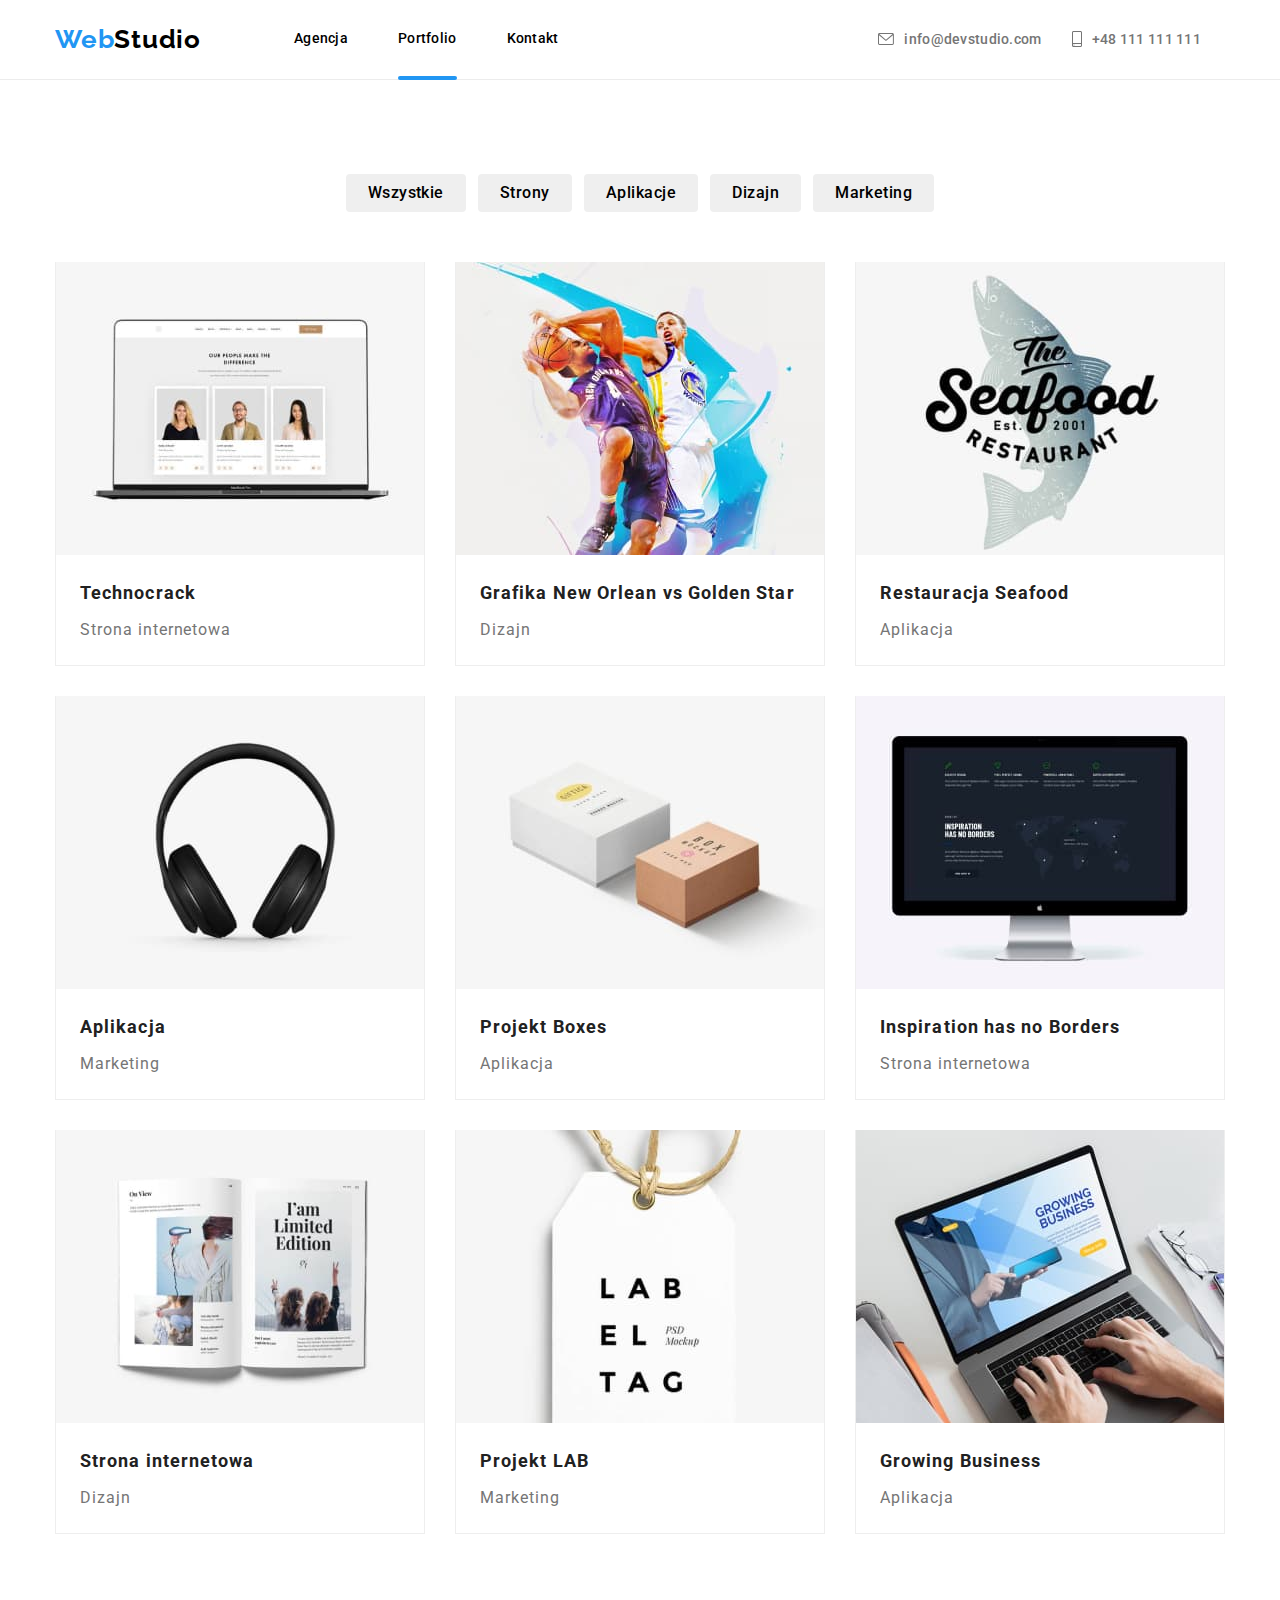
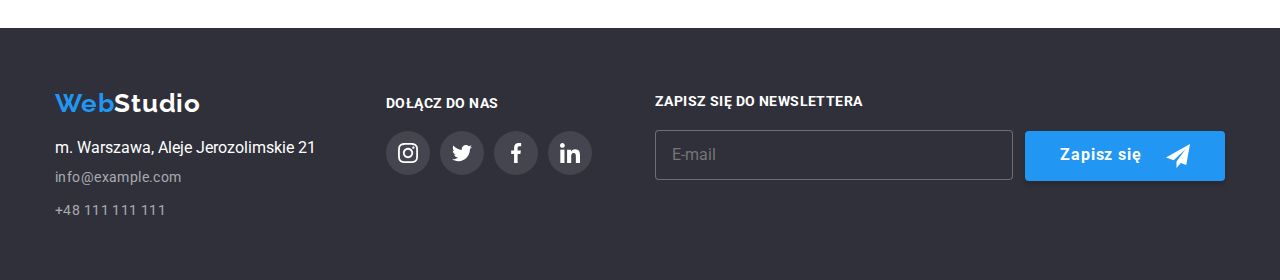
==== portfolio.html @ 9c559668 "clone" ====
<!DOCTYPE html>
<html lang="en">
  <head>
    <meta charset="UTF-8" />
    <meta http-equiv="X-UA-Compatible" content="IE=edge" />
    <meta name="viewport" content="width=device-width, initial-scale=1.0" />
    <title>Zadanie domowe</title>
    <link
      rel="stylesheet"
      href="https://cdnjs.cloudflare.com/ajax/libs/modern-normalize/1.0.0/modern-normalize.min.css"
    />
    <link rel="stylesheet" href="css/style.css" />
    <link
      href="https://fonts.googleapis.com/css2?family=Raleway:wght@700&family=Roboto:wght@400;500;700;900&display=swap"
      rel="stylesheet"
    />
  </head>
  <body class="page">
    <header class="page-header">
      <div class="container">
        <h3 class="logo page-header__logo">
          <a class="logo__link" href="index.html">
            <span class="logo--first-color">Web</span
            ><span class="logo--second-color">Studio</span>
          </a>
        </h3>
        <nav>
          <ul class="nav">
            <li class="nav__item nav__item--right">
              <a class="nav__link" href="index.html">Agencja</a>
            </li>
            <li class="nav__item nav__item--right">
              <a class="nav__link nav__link--active" href="portfolio.html"
                >Portfolio</a
              >
            </li>
            <li class="nav__item">
              <a class="nav__link" href="#">Kontakt</a>
            </li>
          </ul>
        </nav>
        <ul class="contact-list">
          <li class="contact-list__item">
            <a
              class="contact-list__link contact-list__link--right"
              href="mailto:info@devstudio.com"
            >
              <svg
                class="contact-list__icon contact-list__icon--envelope"
                width="16"
                height="12px"
              >
                <use href="./image/icons.svg#icon-envelope"></use>
              </svg>
              info@devstudio.com
            </a>
          </li>
          <li class="contact-list">
            <a class="contact-list__link" href="tel:+48111111111">
              <svg
                class="contact-list__icon contact-list__icon--smartphone"
                width="10"
                height="16"
              >
                <use href="./image/icons.svg#icon-smartphone"></use>
              </svg>
              +48 111 111 111
            </a>
          </li>
        </ul>
      </div>
    </header>
    <main>
      <section>
        <div class="container">
          <ul class="pushbutton">
            <li class="pushbutton__item style--start">
              <button class="pushbutton__button button--style" type="button">
                Wszystkie
              </button>
            </li>
            <li class="pushbutton__item style--start">
              <button class="pushbutton__button button--style" type="button">
                Strony
              </button>
            </li>
            <li class="pushbutton__item style--start">
              <button class="pushbutton__button button--style" type="button">
                Aplikacje
              </button>
            </li>
            <li class="pushbutton__item style--start">
              <button class="pushbutton__button button--style" type="button">
                Dizajn
              </button>
            </li>
            <li class="pushbutton__item">
              <button class="pushbutton__button button--style" type="button">
                Marketing
              </button>
            </li>
          </ul>
        </div>
      </section>
      <section>
        <div class="container">
          <ul class="portfolio">
            <li class="portfolio__item">
              <a class="portfolio__link" href="#">
                <img
                  src="image/technocrack.jpg"
                  alt="laptop"
                  width="370"
                  height="294"
                />
                <div class="overlay">
                  <p class="overlay__text">
                    Technocrack jest popularną platformą wykorzystywaną do
                    rozpowszechniania koronawirusa. Firmy wykorzystują tę
                    platformę do celów szpiegowskich i ataków na
                    niezabezpieczone serwery konkurencji
                  </p>
                </div>
                <div class="portfolio__description">
                  <h3 class="portfolio__title">Technocrack</h3>
                  <p class="portfolio__type">Strona internetowa</p>
                </div>
              </a>
            </li>
            <li class="portfolio__item">
              <a class="portfolio__link" href="#">
                <img
                  src="image/basketball.jpg"
                  alt="basketball"
                  width="370"
                  height="294"
                />
                <div class="overlay">
                  <p class="overlay__text">
                    Technocrack jest popularną platformą wykorzystywaną do
                    rozpowszechniania koronawirusa. Firmy wykorzystują tę
                    platformę do celów szpiegowskich i ataków na
                    niezabezpieczone serwery konkurencji
                  </p>
                </div>
                <div class="portfolio__description">
                  <h3 class="portfolio__title">
                    Grafika New Orlean vs Golden Star
                  </h3>
                  <p class="portfolio__type">Dizajn</p>
                </div>
              </a>
            </li>
            <li class="portfolio__item">
              <a class="portfolio__link" href="#">
                <img
                  src="image/seafood_restaurant.jpg"
                  alt="restaurant logo"
                  width="370"
                  height="294"
                />
                <div class="overlay">
                  <p class="overlay__text">
                    Technocrack jest popularną platformą wykorzystywaną do
                    rozpowszechniania koronawirusa. Firmy wykorzystują tę
                    platformę do celów szpiegowskich i ataków na
                    niezabezpieczone serwery konkurencji
                  </p>
                </div>
                <div class="portfolio__description">
                  <h3 class="portfolio__title">Restauracja Seafood</h3>
                  <p class="portfolio__type">Aplikacja</p>
                </div>
              </a>
            </li>
            <li class="portfolio__item">
              <a class="portfolio__link" href="#">
                <img
                  src="image/project_prime.jpg"
                  alt="headphones"
                  width="370"
                  height="294"
                />
                <div class="overlay">
                  <p class="overlay__text">
                    Technocrack jest popularną platformą wykorzystywaną do
                    rozpowszechniania koronawirusa. Firmy wykorzystują tę
                    platformę do celów szpiegowskich i ataków na
                    niezabezpieczone serwery konkurencji
                  </p>
                </div>
                <div class="portfolio__description">
                  <h3 class="portfolio__title">Aplikacja</h3>
                  <p class="portfolio__type">Marketing</p>
                </div>
              </a>
            </li>
            <li class="portfolio__item">
              <a class="portfolio__link" href="#">
                <img
                  src="image/project_boxes.jpg"
                  alt="boxes"
                  width="370"
                  height="294"
                />
                <div class="overlay">
                  <p class="overlay__text">
                    Technocrack jest popularną platformą wykorzystywaną do
                    rozpowszechniania koronawirusa. Firmy wykorzystują tę
                    platformę do celów szpiegowskich i ataków na
                    niezabezpieczone serwery konkurencji
                  </p>
                </div>
                <div class="portfolio__description">
                  <h3 class="portfolio__title">Projekt Boxes</h3>
                  <p class="portfolio__type">Aplikacja</p>
                </div>
              </a>
            </li>
            <li class="portfolio__item">
              <a class="portfolio__link" href="#">
                <img
                  src="image/inspirations.jpg"
                  alt="screen"
                  width="370"
                  height="294"
                />
                <div class="overlay">
                  <p class="overlay__text">
                    Technocrack jest popularną platformą wykorzystywaną do
                    rozpowszechniania koronawirusa. Firmy wykorzystują tę
                    platformę do celów szpiegowskich i ataków na
                    niezabezpieczone serwery konkurencji
                  </p>
                </div>
                <div class="portfolio__description">
                  <h3 class="portfolio__title">Inspiration has no Borders</h3>
                  <p class="portfolio__type">Strona internetowa</p>
                </div>
              </a>
            </li>
            <li class="portfolio__item">
              <a class="portfolio__link" href="#">
                <img
                  src="image/magazine.jpg"
                  alt="magazine"
                  width="370"
                  height="294"
                />
                <div class="overlay">
                  <p class="overlay__text">
                    Technocrack jest popularną platformą wykorzystywaną do
                    rozpowszechniania koronawirusa. Firmy wykorzystują tę
                    platformę do celów szpiegowskich i ataków na
                    niezabezpieczone serwery konkurencji
                  </p>
                </div>
                <div class="portfolio__description">
                  <h3 class="portfolio__title">Strona internetowa</h3>
                  <p class="portfolio__type">Dizajn</p>
                </div>
              </a>
            </li>
            <li class="portfolio__item">
              <a class="portfolio__link" href="#">
                <img
                  src="image/project_lab.jpg"
                  alt="label"
                  width="370"
                  height="294"
                />
                <div class="overlay">
                  <p class="overlay__text">
                    Technocrack jest popularną platformą wykorzystywaną do
                    rozpowszechniania koronawirusa. Firmy wykorzystują tę
                    platformę do celów szpiegowskich i ataków na
                    niezabezpieczone serwery konkurencji
                  </p>
                </div>
                <div class="portfolio__description">
                  <h3 class="portfolio__title">Projekt LAB</h3>
                  <p class="portfolio__type">Marketing</p>
                </div>
              </a>
            </li>
            <li class="portfolio__item">
              <a class="portfolio__link" href="#">
                <img
                  src="image/growing_business.jpg"
                  alt="growing business"
                  width="370"
                  height="294"
                />
                <div class="overlay">
                  <p class="overlay__text">
                    Technocrack jest popularną platformą wykorzystywaną do
                    rozpowszechniania koronawirusa. Firmy wykorzystują tę
                    platformę do celów szpiegowskich i ataków na
                    niezabezpieczone serwery konkurencji
                  </p>
                </div>
                <div class="portfolio__description">
                  <h3 class="portfolio__title">Growing Business</h3>
                  <p class="portfolio__type">Aplikacja</p>
                </div>
              </a>
            </li>
          </ul>
        </div>
      </section>
    </main>
    <footer class="footer-page">
      <div class="container flexible">
        <div class="contact">
          <h3 class="logo contact__logo">
            <span class="logo--first-color">Web</span
            ><span class="logo--another-color">Studio</span>
          </h3>
          <address class="contact__address">
            m. Warszawa, Aleje Jerozolimskie 21
          </address>
          <ul class="contact-footer">
            <li class="contact-footer__item">
              <a class="contact-footer__link" href="mailto:info@example.com"
                >info@example.com
              </a>
            </li>
            <li class="contact-footer__item">
              <a class="contact-footer__link" href="tel:+48111111111"
                >+48 111 111 111
              </a>
            </li>
          </ul>
        </div>
        <div class="join">
          <h3 class="join__title">Dołącz do nas</h3>
          <ul class="join-social">
            <li>
              <a class="join-social__link" href="#">
                <svg class="join-social__icon">
                  <use href="./image/icons.svg#icon-instagram"></use>
                </svg>
              </a>
            </li>
            <li>
              <a class="join-social__link" href="#">
                <svg class="join-social__icon">
                  <use href="./image/icons.svg#icon-twitter"></use>
                </svg>
              </a>
            </li>
            <li>
              <a class="join-social__link" href="#">
                <svg class="join-social__icon">
                  <use href="./image/icons.svg#icon-facebook"></use>
                </svg>
              </a>
            </li>
            <li>
              <a class="join-social__link" href="#">
                <svg class="join-social__icon">
                  <use href="./image/icons.svg#icon-linkedin"></use>
                </svg>
              </a>
            </li>
          </ul>
        </div>
        <div class="newsletter">
          <h3 class="newsletter-h">Zapisz się do newslettera</h3>
          <div class="newsletter-box">
            <form>
              <label>
                <input
                  class="newsletter-box__input"
                  type="email"
                  name="email"
                  placeholder="E-mail"
                />
              </label>
              <button class="button newsletter__button" type="submit">
                <span class="button__label">Zapisz się</span>
                <svg class="button__icon">
                  <use href="./image/icons.svg#icon-icon-send"></use>
                </svg>
              </button>
            </form>
          </div>
        </div>
      </div>
    </footer>
  </body>
</html>
---- css/style.css ----
.page {
  font-family: "Roboto", "sans-serif";
  color: #757575;
  margin: 0 auto;
  padding: 0;
  text-align: center;
}
* {
  padding: 0;
  margin: 0;
}
.section {
  padding-top: 94px;
  padding-bottom: 94px;
}
:root {
  --color-variable: #2196f3;
  --color-title: #212121;
  --color-text: #757575;
  --color-background: #2f303a;
  --color-slogan: #fff;
  --color-adress: #fff;
  --color-footer-contact: rgba(255, 255, 255, 0.6);
  --color-background-button: #f5f4fa;
  --color-fill-social-link: #afb1b8;
  --color-logo-first-color: #2196f3;
  --color-logo-second-color: #000;
}
.page-header {
  border-bottom: 1px solid #ececec;
  height: 80px;
  display: flex;
}
.page-header .container {
  display: flex;
  align-items: center;
}
.logo {
  font-family: "Raleway";
  font-weight: 700;
  font-size: 26px;
  line-height: 1.19;
  letter-spacing: 0.03em;
}
.page-header__logo {
  margin-right: 93px;
}

.logo__link {
  text-decoration: none;
}
.logo--first-color {
  color: var(--color-logo-first-color);
}
.logo--second-color {
  color: var(--color-logo-second-color);
}

nav {
  display: flex;
  list-style: none;
}
.nav__item {
  font-family: "Roboto";
  font-weight: 500;
  font-size: 14px;
  line-height: 1.14;
  letter-spacing: 0.02em;
  display: inline-block;
  color: #212121;
}
.nav__link {
  color: #000;
  text-decoration: none;
  transition: color 250ms cubic-bezier(0.4, 0, 0.2, 1);
}
.nav__item--right {
  margin-right: 46px;
}
.nav__link--active::after {
  content: "";
  display: block;
  position: relative;
  border-top: 4px solid var(--color-variable);
  border-radius: 2px;
  top: 30px;
}
.nav__link:hover,
.nav__livk:focus {
  color: var(--color-variable);
}
.contact-list {
  list-style: none;
  font-family: "Roboto";
  font-weight: 500;
  font-size: 14px;
  line-height: 1.14;
  letter-spacing: 0.02em;
  margin-left: auto;
  margin-right: 12px;
  display: flex;
  align-items: center;
  color: #757575;
}
.contact-list__item {
  transition: color 250ms cubic-bezier(0.4, 0, 0.2, 1);
  transition-property: fill;
}
.contact-list__link {
  color: #757575;
  text-decoration: none;
  transition: 250ms cubic-bezier(0.4, 0, 0.2, 1);
  transition-property: fill, color;
}
.contact-list__icon {
  fill: currentColor;
}
.contact-list__icon--envelope {
  margin-right: 7px;
  margin-bottom: -1px;
}
.contact-list__link--right {
  margin-right: 30px;
}
.contact-list__icon--smartphone {
  margin-right: 7px;
  margin-bottom: -3px;
}
.contact-list__link:hover {
  fill: currentColor;
  color: #2196f3;
}
.slogan {
  padding: 200px 0;
  display: flex;
  background-image: linear-gradient(
      rgba(47, 48, 58, 0.4),
      rgba(47, 48, 58, 0.4)
    ),
    url(../image/img.jpg);
  background-size: 1600px;
  background-repeat: no-repeat;
  background-position: center;
}
.slogan__container {
  display: flex;
  flex-direction: column;
  justify-content: center;
  align-items: center;
}
.slogan__title {
  font-family: "Roboto";
  font-weight: 900;
  font-size: 44px;
  line-height: 1.36;
  text-align: center;
  letter-spacing: 0.06em;
  text-transform: uppercase;
  color: var(--color-slogan);
  width: 700px;
}
.button {
  width: 200px;
  height: 50px;
  background: var(--color-variable);
  color: #fff;
  border: 0;
  border-radius: 4px;
  cursor: pointer;
}
.slogan__button {
  margin-top: 30px;
}

.advantages {
  display: flex;
  flex-wrap: wrap;
  gap: 30px;
  height: 251px;
}
.advantages__icon {
  display: flex;
  justify-content: center;
  align-items: center;

  width: 270px;
  height: 120px;
  background-color: #f5f4fa;
  border-radius: 4px;
  list-style-type: none;
}
.advantages__icon:first-child {
  margin-left: 0;
}
.advantages__item {
  width: 270px;
  height: 120px;
  font-weight: 400;
  font-size: 14px;
  line-height: 24px;
  letter-spacing: 0.03em;
  list-style-type: none;
  color: #757575;
  text-align: left;
}

.advantages__title {
  margin-bottom: 10px;
  font-weight: 700;
  font-size: 14px;
  line-height: 16px;
  letter-spacing: 0.03em;
  text-align: center;
  text-transform: uppercase;
  color: var(--color-logo-second-color);
}
.offer {
  padding-top: 0;
}
.offer__title {
  font-weight: 700;
  font-size: 36px;
  line-height: 1.16;
  letter-spacing: 0.03em;
  color: var(--color-title);
  padding-bottom: 50px;
}
.priority {
  display: flex;
  justify-content: center;
}
.priority__item {
  width: 370px;
  height: 294px;
  margin-left: 15px;
  margin-right: 15px;
  list-style: none;
  position: relative;
}
.priority__description {
  width: 370px;
  height: 70px;
  background-image: linear-gradient(
    0deg,
    rgba(47, 48, 58, 0.8) 0%,
    rgba(47, 48, 58, 0.8) 100%
  );
  position: absolute;
  right: 0;
  bottom: 0;
  display: flex;
  align-items: center;
  justify-content: center;
  font-family: "Roboto";
  font-style: normal;
  font-weight: 700;
  font-size: 14px;
  line-height: 16px;
  text-align: center;
  letter-spacing: 0.03em;
  text-transform: uppercase;
  color: #ffffff;
}
.team__section {
  background: #f5f4fa;
}

.team__title {
  font-weight: 700;
  font-size: 36px;
  line-height: 1.16;
  text-align: center;
  letter-spacing: 0.03em;
  color: var(--color-title);
  margin-bottom: 50px;
}

.team {
  list-style: none;
  display: inline-flex;
  align-items: center;
}

.team__item {
  display: flex;
  flex-direction: column;
  justify-content: center;
  align-items: center;
  margin-left: 15px;
  margin-right: 15px;
  height: 428px;
  text-align: center;
  background-color: var(--color-slogan);
  box-shadow: 0px 1px 3px rgba(0, 0, 0, 0.12), 0px 1px 1px rgba(0, 0, 0, 0.14),
    0px 2px 1px rgba(0, 0, 0, 0.2);
  border-radius: 0px 0px 4px 4px;
  font-weight: 400;
  font-size: 16px;
  line-height: 19px;
  letter-spacing: 0.03em;
}

.team__description {
  font-weight: 500;
  font-size: 16px;
  line-height: 1.18;
  text-align: center;
  letter-spacing: 0.03em;
  color: var(--color-title);
  padding-top: 30px;
  padding-bottom: 10px;
}

.social__team {
  list-style: none;
  width: 206px;
  height: 44px;
  display: flex;
  justify-content: space-between;
  align-items: center;
  margin-top: 16px;
  margin-bottom: 30px;
}
.social__team-item {
  fill: var(--color-fill-social-link);
  background-color: #fff;
  border-radius: 50%;
  transition: fill 250ms cubic-bezier(0.4, 0, 0.2, 1),
    background-color 250ms cubic-bezier(0.4, 0, 0.2, 1);
}
.social__team-item:hover {
  background-color: #2196f3;
  fill: var(--color-slogan);
}
.team__social--link {
  display: flex;
  height: 44px;
  width: 44px;
  border-radius: 50%;
  fill: var(--color-fill-social-link);
  align-items: center;
  justify-content: center;

  transition: fill 250ms cubic-bezier(0.4, 0, 0.2, 1),
    background-color 250ms cubic-bezier(0.4, 0, 0.2, 1);
}

.team__social--link:hover,
.team__social--link:active {
  background-color: #2196f3;
  fill: var(--color-slogan);
}

.customers__title {
  font-weight: 700;
  font-size: 36px;
  line-height: 1.17;
  letter-spacing: 0.03em;
  color: var(--color-title);
  padding-bottom: 50px;
}
.client {
  list-style: none;
  display: flex;
  justify-content: space-between;
}
.customers__link {
  width: 170px;
  height: 90px;
  display: flex;
  justify-content: center;
  align-items: center;
  border: 1px solid #afb1b8;
  border-radius: 4px;
  fill: var(--color-fill-social-link);
  transition: fill 250ms cubic-bezier(0.4, 0, 0.2, 1),
    border 250ms cubic-bezier(0.4, 0, 0.2, 1);
}

.customers__link:hover,
.customers__link:active {
  fill: var(--color-variable);
  border-color: #2196f3;
}

.footer-page {
  height: 252px;
  background: var(--color-background);
  padding: 60px 0;
}
.flexible {
  display: flex;
  justify-content: center;
  align-items: center;
}
.contact__logo {
  text-align: left;
}
.logo--another-color {
  color: #fff;
}
.contact__address {
  padding-top: 20px;
  color: var(--color-adress);
  text-decoration: none;
  font-style: normal;
  padding-bottom: 9px;
}
.contact-footer {
  font-weight: 400;
  font-size: 14px;
  line-height: 1.7;
  letter-spacing: 0.03em;
  list-style: none;
  text-decoration: none;
}
.contact-footer__item {
  font-family: "Roboto";
  font-style: normal;
  font-weight: 400;
  font-size: 14px;
  line-height: 1.7;
  letter-spacing: 0.03em;
  padding-bottom: 9px;
  text-align: left;
}
.contact-footer__link {
  color: rgba(255, 255, 255, 0.6);
  text-decoration: none;
  transition: 250ms cubic-bezier(0.4, 0, 0.2, 1);
  transition-property: color;
}
.contact-footer__link:hover,
.contact-footer__link:active {
  color: var(--color-variable);
}
.join {
  display: block;
  margin-left: 70px;
  margin-top: -14px;
}
.join__title {
  text-align: left;
  font-family: "Roboto";
  font-style: normal;
  font-weight: 700;
  font-size: 14px;
  line-height: 16px;
  letter-spacing: 0.03em;
  text-transform: uppercase;
  padding: 0;
  margin: 0;
  margin-bottom: 20px;
  color: #ffffff;
}
.join-social {
  text-align: left;
  width: 206px;
  height: 80px;
  list-style: none;
  display: inline-flex;
  justify-content: space-between;
}
.join-social__link {
  display: flex;
  justify-content: center;
  align-items: center;
  width: 44px;
  height: 44px;
  border-radius: 50%;
  background-color: rgba(255, 255, 255, 0.1);
  color: var(--color-slogan);
  transition: background-color 250ms cubic-bezier(0.4, 0, 0.2, 1);
}
.join-social__link:hover,
.join-social__link:active {
  background-color: var(--color-variable);
}

.join-social__icon {
  width: 20px;
  height: 20px;
  fill: currentcolor;
}
.newsletter {
  text-align: left;
  margin-left: auto;
  width: 570px;
}
.newsletter-h {
  font-weight: 700;
  font-size: 14px;
  line-height: 1.14;
  letter-spacing: 0.03em;
  text-transform: uppercase;
  color: var(--color-slogan);
  text-align: left;
  margin-top: -45px;
}
.newsletter-box {
  display: inline-flex;
  justify-content: center;
  align-content: center;
}
.newsletter-box__input {
  width: 358px;
  height: 50px;
  border: 1px solid rgba(255, 255, 255, 0.3);
  border-radius: 4px;
  background-color: var(--color-background);

  padding-left: 16px;
  color: #fff;
  outline: none;
  margin-top: 20px;
}

.button {
  width: 200px;
  height: 50px;

  background: var(--color-variable);
  box-shadow: 0px 4px 4px rgba(0, 0, 0, 0.15);
  border-radius: 4px;
  border: 0;
  padding: 0;
  margin-left: 8px;
  color: #fff;
  cursor: pointer;
}
.newsletter__button {
  display: inline-flex;
  justify-content: center;
  align-items: center;
}
.button__label {
  font-family: "Roboto";
  font-style: normal;
  font-weight: 700;
  font-size: 16px;
  line-height: 1.8;
  letter-spacing: 0.06em;
  color: var(--color-slogan);
}

.button__icon {
  width: 24px;
  height: 24px;
  fill: currentColor;
  margin-left: 24px;
}
.pushbutton {
  list-style: none;
  padding-top: 94px;
}

.pushbutton__button {
  font-family: "Roboto";
  font-weight: 500;
  font-size: 16px;
  line-height: 1.62;
  letter-spacing: 0.03em;
}
.pushbutton__item {
  display: inline;
  justify-content: center;
}
.style--start {
  padding-right: 8px;
}
.button--style {
  border-radius: 4px;
  border: 0;
  cursor: pointer;
  padding: 6px 22px;
  transition: color 250ms cubic-bezier(0.4, 0, 0.2, 1),
    background-color 250ms cubic-bezier(0.4, 0, 0.2, 1),
    box-shadow 250ms cubic-bezier(0.4, 0, 0.2, 1);
}
.pushbutton button:hover,
.pushbutton button:focus {
  background: var(--color-variable);
  color: #fff;
  box-shadow: 0px 3px 1px rgba(0, 0, 0, 0.1), 0px 1px 2px rgba(0, 0, 0, 0.08),
    0px 2px 2px rgba(0, 0, 0, 0.12);
}

.portfolio {
  display: flex;
  flex-wrap: wrap;
  gap: 30px;
  padding-top: 50px;
  padding-bottom: 94px;
}

.portfolio__item {
  position: relative;
  width: 370px;
  height: 404px;
  list-style-type: none;
  border-bottom: 1px solid #eeeeee;
  border-left: 1px solid #eeeeee;
  border-right: 1px solid #eeeeee;
  z-index: 1001;
  overflow: hidden;
  transition: box-shadow 250ms cubic-bezier(0.4, 0, 0.2, 1);
}
.portfolio__link {
  text-decoration: none;
}
.overlay {
  position: absolute;
  top: 0;
  left: 0;
  width: 100%;
  height: 100%;
  background-color: #2196f3;
  transform: translateY(100%);
  transition: transform 250ms cubic-bezier(0.4, 0, 0.2, 1);
}
.overlay__text {
  font-weight: 400;
  font-size: 18px;
  line-height: 1.6;
  letter-spacing: 0.03em;
  color: #ffffff;
  text-align: left;
  padding: 49px 45px 49px 24px;
}
.portfolio__item:hover {
  box-shadow: 0px 1px 1px rgba(0, 0, 0, 0.12), 0px 4px 4px rgba(0, 0, 0, 0.06),
    1px 4px 6px rgba(0, 0, 0, 0.16);
}
.portfolio__item:hover .overlay {
  opacity: 0.9;
  transform: translateY(0);
}
.portfolio__description {
  display: block;
  position: relative;
  z-index: 1002;
  background-color: #fff;
  margin-top: 4px;
}
.portfolio__title {
  font-size: 18px;
  line-height: 2;
  letter-spacing: 0.06em;
  color: var(--color-title);
  text-align: start;
  padding-left: 24px;
  margin: 0;
  padding: 20px 24px 4px 24px;
  margin-top: -9px;
}
.portfolio__type {
  line-height: 1.875em;
  letter-spacing: 0.06em;
  padding: 0px 24px 20px 24px;
  text-align: start;
  color: var(--color-text);
  margin: 0;
}

.container {
  width: 1200px;
  margin: 0 auto;
  padding: 0 15px;
}
.backdrop {
  position: fixed;
  left: 0;
  top: 0;
  width: 100%;
  height: 100%;
  background-color: rgba(0, 0, 0, 0.2);
  transition: 250ms cubic-bezier(0.4, 0, 0.2, 1);
  transition-property: transform, visibility, opacity;
}
.is-hidden {
  opacity: 0;
  visibility: hidden;
  pointer-events: none;
}
.modal {
  position: absolute;
  left: 50%;
  top: 50%;
  transform: translate(-50%, -50%);
  background-color: #fff;
  width: 528px;
  height: 581px;
  box-shadow: 0px 1px 3px rgb(0 0 0 / 12%), 0px 1px 1px rgb(0 0 0 / 14%),
    0px 2px 1px rgb(0 0 0 / 20%);
  border-radius: 4px;
  transition: 250ms cubic-bezier(0.4, 0, 0.2, 1);
  transition-property: transform;
}
.is-hidden .modal {
  transform: translate(100%);
}

.close-bth {
  position: absolute;
  background-color: #fff;
  cursor: pointer;
  top: 8px;
  right: 8px;
  width: 30px;
  height: 30px;
  border: 1px solid rgba(0, 0, 0, 0.1);
  border-radius: 50%;
}

.modal__head {
  margin-top: 40px;
  margin-bottom: 12px;
  font-weight: 700;
  font-size: 20px;
  line-height: 1.15;
  text-align: center;
  letter-spacing: 0.03em;
  color: var(--color-title);
}
.modal-form {
  position: relative;
  text-align: left;
  margin-left: 40px;
  margin-right: 40px;
}
.modal-form__label {
  font-weight: 400;
  font-size: 12px;
  line-height: 14px;
  letter-spacing: 0.01em;
  color: var(--color-text);
  margin: 0;
  padding: 0;
}
.modal-form__icon {
  position: absolute;
  top: 38px;
  left: 12px;
  transition: 250ms cubic-bezier(0.4, 0, 0.2, 1);
  transition-property: fill;
}
.modal-form__input {
  width: 100%;
  padding: 12px 12px 12px 42px;
  border: 1px solid rgba(33, 33, 33, 0.2);
  border-radius: 4px;
  margin-top: 4px;
  margin-bottom: 4px;
  outline: none;
  transition: 250ms cubic-bezier(0.4, 0, 0.2, 1);
  transition-property: border, fill;
}
.modal-form__input:focus-within {
  border-color: var(--color-variable);
}
.modal-form .modal-form__label:focus-within {
  fill: var(--color-variable);
}
.modal-form__comments {
  width: 448px;
  height: 120px;
  border: 1px solid rgba(33, 33, 33, 0.2);
  border-radius: 4px;
  margin-top: 4px;
  resize: none;
  font-weight: 400;
  font-size: 12px;
  line-height: 14px;
  letter-spacing: 0.01em;
  padding-top: 12px;
  padding-left: 16px;
  outline: none;
  transition: 250ms cubic-bezier(0.4, 0, 0.2, 1);
  transition-property: border;
}
.modal-form__comments:focus-within {
  border-color: var(--color-variable);
}
.acception {
  margin-top: 18px;
}
.acception__link {
  font-family: "Roboto";
  font-style: normal;
  font-weight: 400;
  font-size: 14px;
  line-height: 24px;
  letter-spacing: 0.03em;
  text-decoration: underline;
  color: #2196f3;
}
.acception--text {
  display: flex;
  align-items: center;
  cursor: pointer;
  margin-left: 15px;
  margin-top: 0px;
  margin-bottom: 0px;
}
.acception__input {
  width: 16px;
  height: 15px;
  margin-right: 7px;
  font-family: "Roboto";
  font-style: normal;
  font-weight: 400;
  font-size: 14px;
  line-height: 24px;
  letter-spacing: 0.03em;
}
.acception__text {
  display: flex;
  justify-content: space-between;
  font-family: "Roboto";
  font-style: normal;
  font-weight: 400;
  font-size: 14px;
  line-height: 24px;
  letter-spacing: 0.03em;
  color: #757575;

  margin-right: 14px;
}
.acception__text::before {
  content: "";
  display: inline-block;
  width: 16px;
  height: 16px;
  border: 2px solid #000;
  border-radius: 2px;
}
.acception__input:checked + .acception__text::before {
  background-color: #2196f3;
  background-image: url(../image/tick.svg);
  background-position: center;
  background-repeat: no-repeat;
  border: #2196f3;
}

.acception--hidden {
  position: absolute !important;
  clip: rect(1px 1px 1px 1px);
  clip: rect(1px 1px 1px 1px);
  padding: 0 !important;
  border: 0 !important;
  height: 1px !important;
  width: 1px !important;
  overflow: hidden;
}
.acception__submit {
  display: flex;
  justify-content: center;
  align-items: center;
  width: 200px;
  height: 50px;
}
.submit--button {
  margin-left: 124px;
  margin-top: 30px;
  margin-bottom: 40px;
  font-weight: 700;
  font-size: 16px;
  line-height: 30px;
  color: var(--color-slogan);
  background: var(--color-variable);
  border-radius: 4px;
  cursor: pointer;
  border: 0;
  padding: 0;
  transition: 250ms cubic-bezier(0.4, 0, 0.2, 1);
  transition-property: box-shadow;
}
.acception__submit:hover {
  box-shadow: 0px 4px 4px rgba(0, 0, 0, 0.15);
}
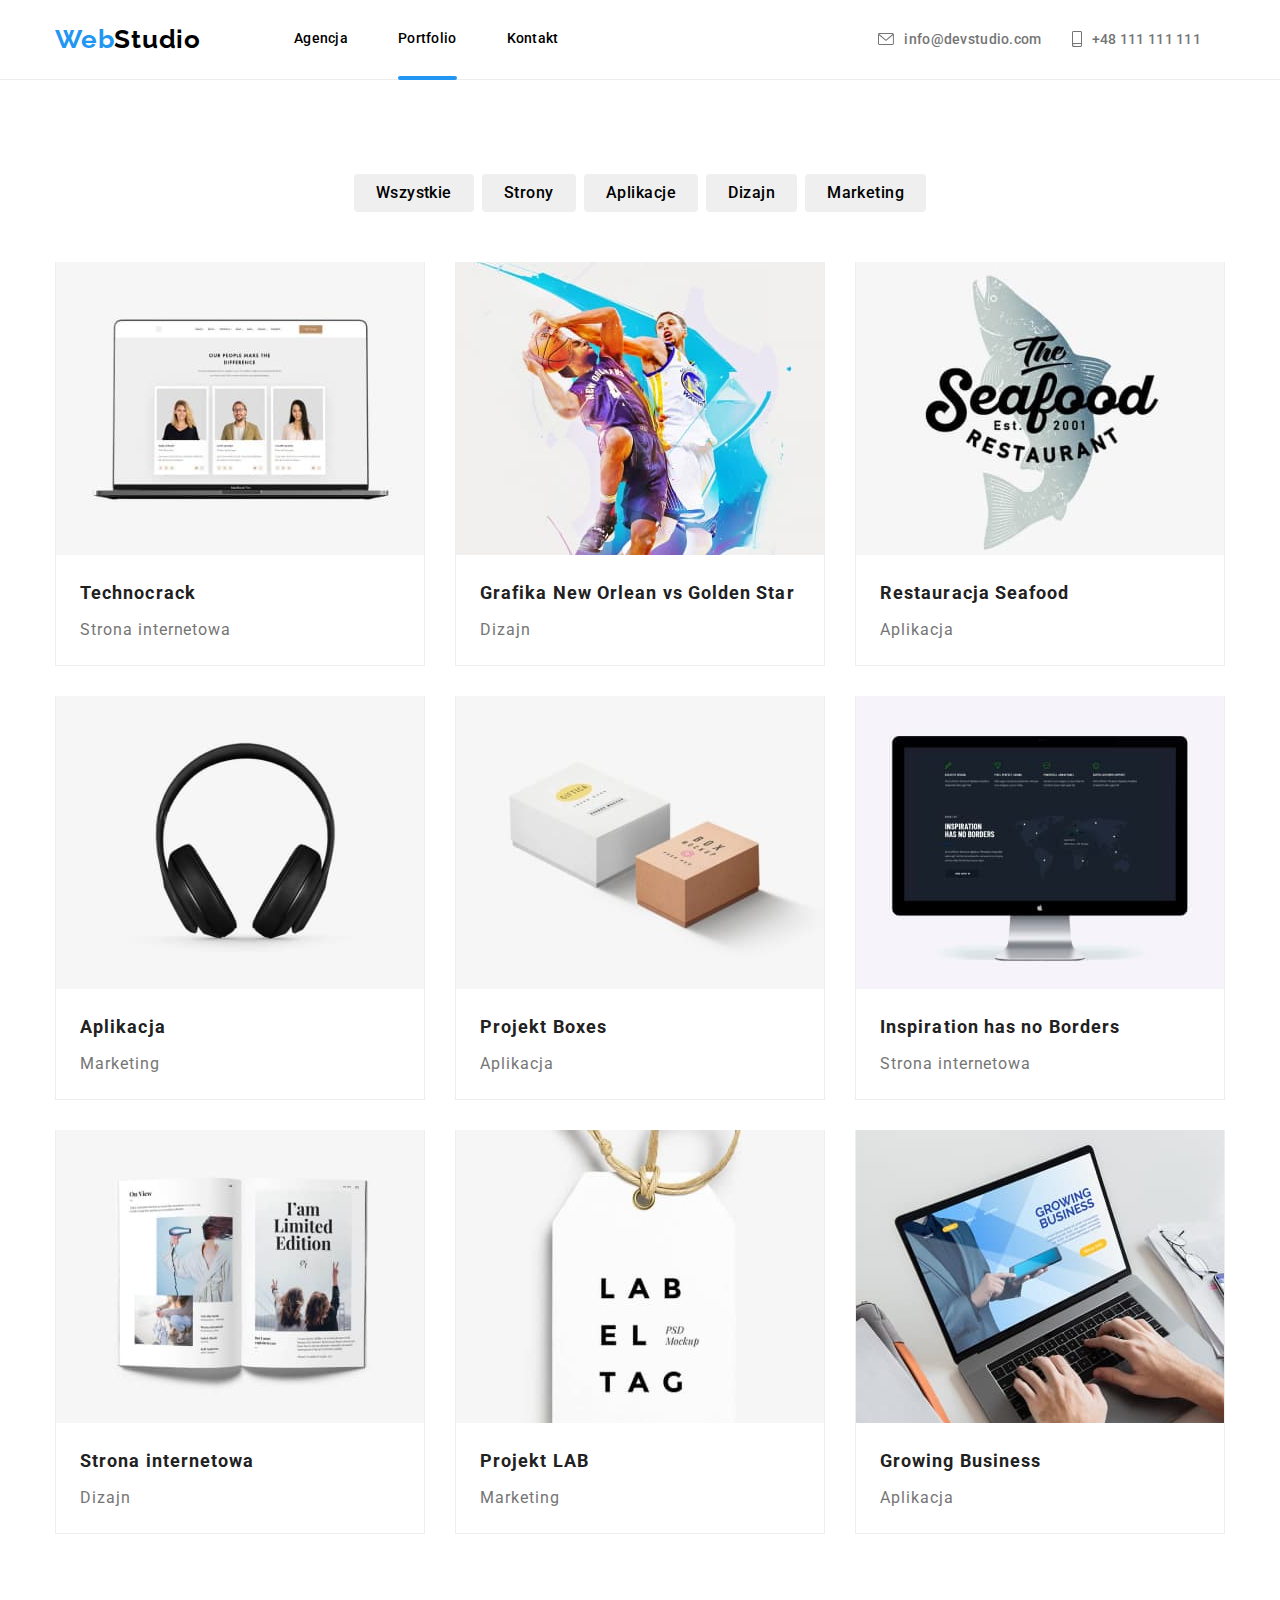
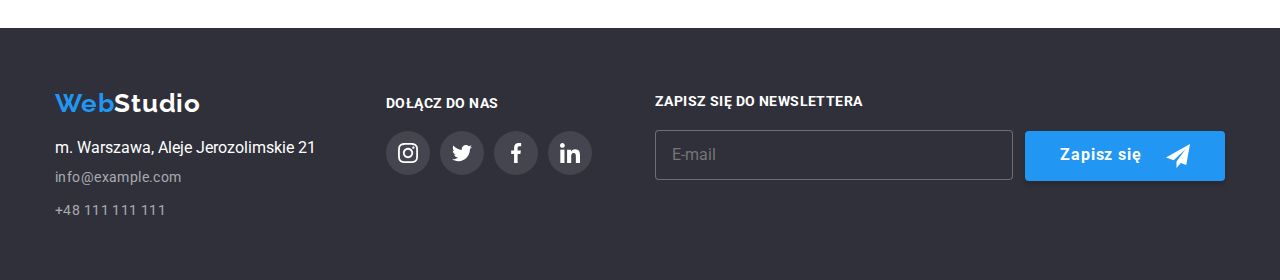
==== commit 913c79fd: "scss dodanie zagnieżdżeń" ====
--- a/portfolio.html
+++ b/portfolio.html
@@ -1,392 +1,325 @@
 <!DOCTYPE html>
 <html lang="en">
-  <head>
-    <meta charset="UTF-8" />
-    <meta http-equiv="X-UA-Compatible" content="IE=edge" />
-    <meta name="viewport" content="width=device-width, initial-scale=1.0" />
-    <title>Zadanie domowe</title>
-    <link
-      rel="stylesheet"
-      href="https://cdnjs.cloudflare.com/ajax/libs/modern-normalize/1.0.0/modern-normalize.min.css"
-    />
-    <link rel="stylesheet" href="css/style.css" />
-    <link
-      href="https://fonts.googleapis.com/css2?family=Raleway:wght@700&family=Roboto:wght@400;500;700;900&display=swap"
-      rel="stylesheet"
-    />
-  </head>
-  <body class="page">
-    <header class="page-header">
+
+<head>
+  <meta charset="UTF-8" />
+  <meta http-equiv="X-UA-Compatible" content="IE=edge" />
+  <meta name="viewport" content="width=device-width, initial-scale=1.0" />
+  <title>Zadanie domowe</title>
+  <link rel="stylesheet"
+    href="https://cdnjs.cloudflare.com/ajax/libs/modern-normalize/1.0.0/modern-normalize.min.css" />
+  <link rel="stylesheet" href="css/main.min.css" />
+  <link rel="stylesheet" href="css/style.css" />
+  <link href="https://fonts.googleapis.com/css2?family=Raleway:wght@700&family=Roboto:wght@400;500;700;900&display=swap"
+    rel="stylesheet" />
+</head>
+
+<body class="page">
+  <header class="page-header">
+    <div class="container">
+      <h3 class="logo page-header__logo">
+        <a class="logo__link" href="index.html">
+          <span class="logo--first-color">Web</span><span class="logo--second-color">Studio</span>
+        </a>
+      </h3>
+      <nav>
+        <ul class="nav">
+          <li class="nav__item nav__item--right">
+            <a class="nav__link" href="index.html">Agencja</a>
+          </li>
+          <li class="nav__item nav__item--right">
+            <a class="nav__link nav__link--active" href="portfolio.html">Portfolio</a>
+          </li>
+          <li class="nav__item">
+            <a class="nav__link" href="#">Kontakt</a>
+          </li>
+        </ul>
+      </nav>
+      <ul class="contact-list">
+        <li class="contact-list__item">
+          <a class="contact-list__link contact-list__link--right" href="mailto:info@devstudio.com">
+            <svg class="contact-list__icon contact-list__icon--envelope" width="16" height="12px">
+              <use href="./image/icons.svg#icon-envelope"></use>
+            </svg>
+            info@devstudio.com
+          </a>
+        </li>
+        <li class="contact-list">
+          <a class="contact-list__link" href="tel:+48111111111">
+            <svg class="contact-list__icon contact-list__icon--smartphone" width="10" height="16">
+              <use href="./image/icons.svg#icon-smartphone"></use>
+            </svg>
+            +48 111 111 111
+          </a>
+        </li>
+      </ul>
+    </div>
+  </header>
+  <main>
+    <section>
       <div class="container">
-        <h3 class="logo page-header__logo">
-          <a class="logo__link" href="index.html">
-            <span class="logo--first-color">Web</span
-            ><span class="logo--second-color">Studio</span>
-          </a>
+        <ul class="pushbutton">
+          <li class="pushbutton--start">
+            <button class="pushbutton__button pushbutton--style" type="button">
+              Wszystkie
+            </button>
+          </li>
+          <li class="pushbutton--start">
+            <button class="pushbutton__button pushbutton--style" type="button">
+              Strony
+            </button>
+          </li>
+          <li class="pushbutton--start">
+            <button class="pushbutton__button pushbutton--style" type="button">
+              Aplikacje
+            </button>
+          </li>
+          <li class=" pushbutton--start">
+            <button class="pushbutton__button pushbutton--style" type="button">
+              Dizajn
+            </button>
+          </li>
+          <li class="">
+            <button class="pushbutton__button pushbutton--style" type="button">
+              Marketing
+            </button>
+          </li>
+        </ul>
+      </div>
+    </section>
+    <section>
+      <div class="container">
+        <ul class="portfolio">
+          <li class="portfolio__item">
+            <a class="portfolio__link" href="#">
+              <img src="image/technocrack.jpg" alt="laptop" width="370" height="294" />
+              <div class="overlay">
+                <p class="overlay__text">
+                  Technocrack jest popularną platformą wykorzystywaną do
+                  rozpowszechniania koronawirusa. Firmy wykorzystują tę
+                  platformę do celów szpiegowskich i ataków na
+                  niezabezpieczone serwery konkurencji
+                </p>
+              </div>
+              <div class="portfolio__description">
+                <h3 class="portfolio__title">Technocrack</h3>
+                <p class="portfolio__type">Strona internetowa</p>
+              </div>
+            </a>
+          </li>
+          <li class="portfolio__item">
+            <a class="portfolio__link" href="#">
+              <img src="image/basketball.jpg" alt="basketball" width="370" height="294" />
+              <div class="overlay">
+                <p class="overlay__text">
+                  Technocrack jest popularną platformą wykorzystywaną do
+                  rozpowszechniania koronawirusa. Firmy wykorzystują tę
+                  platformę do celów szpiegowskich i ataków na
+                  niezabezpieczone serwery konkurencji
+                </p>
+              </div>
+              <div class="portfolio__description">
+                <h3 class="portfolio__title">
+                  Grafika New Orlean vs Golden Star
+                </h3>
+                <p class="portfolio__type">Dizajn</p>
+              </div>
+            </a>
+          </li>
+          <li class="portfolio__item">
+            <a class="portfolio__link" href="#">
+              <img src="image/seafood_restaurant.jpg" alt="restaurant logo" width="370" height="294" />
+              <div class="overlay">
+                <p class="overlay__text">
+                  Technocrack jest popularną platformą wykorzystywaną do
+                  rozpowszechniania koronawirusa. Firmy wykorzystują tę
+                  platformę do celów szpiegowskich i ataków na
+                  niezabezpieczone serwery konkurencji
+                </p>
+              </div>
+              <div class="portfolio__description">
+                <h3 class="portfolio__title">Restauracja Seafood</h3>
+                <p class="portfolio__type">Aplikacja</p>
+              </div>
+            </a>
+          </li>
+          <li class="portfolio__item">
+            <a class="portfolio__link" href="#">
+              <img src="image/project_prime.jpg" alt="headphones" width="370" height="294" />
+              <div class="overlay">
+                <p class="overlay__text">
+                  Technocrack jest popularną platformą wykorzystywaną do
+                  rozpowszechniania koronawirusa. Firmy wykorzystują tę
+                  platformę do celów szpiegowskich i ataków na
+                  niezabezpieczone serwery konkurencji
+                </p>
+              </div>
+              <div class="portfolio__description">
+                <h3 class="portfolio__title">Aplikacja</h3>
+                <p class="portfolio__type">Marketing</p>
+              </div>
+            </a>
+          </li>
+          <li class="portfolio__item">
+            <a class="portfolio__link" href="#">
+              <img src="image/project_boxes.jpg" alt="boxes" width="370" height="294" />
+              <div class="overlay">
+                <p class="overlay__text">
+                  Technocrack jest popularną platformą wykorzystywaną do
+                  rozpowszechniania koronawirusa. Firmy wykorzystują tę
+                  platformę do celów szpiegowskich i ataków na
+                  niezabezpieczone serwery konkurencji
+                </p>
+              </div>
+              <div class="portfolio__description">
+                <h3 class="portfolio__title">Projekt Boxes</h3>
+                <p class="portfolio__type">Aplikacja</p>
+              </div>
+            </a>
+          </li>
+          <li class="portfolio__item">
+            <a class="portfolio__link" href="#">
+              <img src="image/inspirations.jpg" alt="screen" width="370" height="294" />
+              <div class="overlay">
+                <p class="overlay__text">
+                  Technocrack jest popularną platformą wykorzystywaną do
+                  rozpowszechniania koronawirusa. Firmy wykorzystują tę
+                  platformę do celów szpiegowskich i ataków na
+                  niezabezpieczone serwery konkurencji
+                </p>
+              </div>
+              <div class="portfolio__description">
+                <h3 class="portfolio__title">Inspiration has no Borders</h3>
+                <p class="portfolio__type">Strona internetowa</p>
+              </div>
+            </a>
+          </li>
+          <li class="portfolio__item">
+            <a class="portfolio__link" href="#">
+              <img src="image/magazine.jpg" alt="magazine" width="370" height="294" />
+              <div class="overlay">
+                <p class="overlay__text">
+                  Technocrack jest popularną platformą wykorzystywaną do
+                  rozpowszechniania koronawirusa. Firmy wykorzystują tę
+                  platformę do celów szpiegowskich i ataków na
+                  niezabezpieczone serwery konkurencji
+                </p>
+              </div>
+              <div class="portfolio__description">
+                <h3 class="portfolio__title">Strona internetowa</h3>
+                <p class="portfolio__type">Dizajn</p>
+              </div>
+            </a>
+          </li>
+          <li class="portfolio__item">
+            <a class="portfolio__link" href="#">
+              <img src="image/project_lab.jpg" alt="label" width="370" height="294" />
+              <div class="overlay">
+                <p class="overlay__text">
+                  Technocrack jest popularną platformą wykorzystywaną do
+                  rozpowszechniania koronawirusa. Firmy wykorzystują tę
+                  platformę do celów szpiegowskich i ataków na
+                  niezabezpieczone serwery konkurencji
+                </p>
+              </div>
+              <div class="portfolio__description">
+                <h3 class="portfolio__title">Projekt LAB</h3>
+                <p class="portfolio__type">Marketing</p>
+              </div>
+            </a>
+          </li>
+          <li class="portfolio__item">
+            <a class="portfolio__link" href="#">
+              <img src="image/growing_business.jpg" alt="growing business" width="370" height="294" />
+              <div class="overlay">
+                <p class="overlay__text">
+                  Technocrack jest popularną platformą wykorzystywaną do
+                  rozpowszechniania koronawirusa. Firmy wykorzystują tę
+                  platformę do celów szpiegowskich i ataków na
+                  niezabezpieczone serwery konkurencji
+                </p>
+              </div>
+              <div class="portfolio__description">
+                <h3 class="portfolio__title">Growing Business</h3>
+                <p class="portfolio__type">Aplikacja</p>
+              </div>
+            </a>
+          </li>
+        </ul>
+      </div>
+    </section>
+  </main>
+  <footer class="footer-page">
+    <div class="container flexible">
+      <div class="contact">
+        <h3 class="logo contact__logo">
+          <span class="logo--first-color">Web</span><span class="logo--another-color">Studio</span>
         </h3>
-        <nav>
-          <ul class="nav">
-            <li class="nav__item nav__item--right">
-              <a class="nav__link" href="index.html">Agencja</a>
-            </li>
-            <li class="nav__item nav__item--right">
-              <a class="nav__link nav__link--active" href="portfolio.html"
-                >Portfolio</a
-              >
-            </li>
-            <li class="nav__item">
-              <a class="nav__link" href="#">Kontakt</a>
-            </li>
-          </ul>
-        </nav>
-        <ul class="contact-list">
-          <li class="contact-list__item">
-            <a
-              class="contact-list__link contact-list__link--right"
-              href="mailto:info@devstudio.com"
-            >
-              <svg
-                class="contact-list__icon contact-list__icon--envelope"
-                width="16"
-                height="12px"
-              >
-                <use href="./image/icons.svg#icon-envelope"></use>
-              </svg>
-              info@devstudio.com
-            </a>
-          </li>
-          <li class="contact-list">
-            <a class="contact-list__link" href="tel:+48111111111">
-              <svg
-                class="contact-list__icon contact-list__icon--smartphone"
-                width="10"
-                height="16"
-              >
-                <use href="./image/icons.svg#icon-smartphone"></use>
-              </svg>
-              +48 111 111 111
-            </a>
-          </li>
-        </ul>
-      </div>
-    </header>
-    <main>
-      <section>
-        <div class="container">
-          <ul class="pushbutton">
-            <li class="pushbutton__item style--start">
-              <button class="pushbutton__button button--style" type="button">
-                Wszystkie
-              </button>
-            </li>
-            <li class="pushbutton__item style--start">
-              <button class="pushbutton__button button--style" type="button">
-                Strony
-              </button>
-            </li>
-            <li class="pushbutton__item style--start">
-              <button class="pushbutton__button button--style" type="button">
-                Aplikacje
-              </button>
-            </li>
-            <li class="pushbutton__item style--start">
-              <button class="pushbutton__button button--style" type="button">
-                Dizajn
-              </button>
-            </li>
-            <li class="pushbutton__item">
-              <button class="pushbutton__button button--style" type="button">
-                Marketing
-              </button>
-            </li>
-          </ul>
+        <address class="contact__address">
+          m. Warszawa, Aleje Jerozolimskie 21
+        </address>
+        <ul class="contact-footer">
+          <li class="contact-footer__item">
+            <a class="contact-footer__link" href="mailto:info@example.com">info@example.com
+            </a>
+          </li>
+          <li class="contact-footer__item">
+            <a class="contact-footer__link" href="tel:+48111111111">+48 111 111 111
+            </a>
+          </li>
+        </ul>
+      </div>
+      <div class="join">
+        <h3 class="join__title">Dołącz do nas</h3>
+        <ul class="join-social">
+          <li>
+            <a class="join-social__link" href="#">
+              <svg class="join-social__icon">
+                <use href="./image/icons.svg#icon-instagram"></use>
+              </svg>
+            </a>
+          </li>
+          <li>
+            <a class="join-social__link" href="#">
+              <svg class="join-social__icon">
+                <use href="./image/icons.svg#icon-twitter"></use>
+              </svg>
+            </a>
+          </li>
+          <li>
+            <a class="join-social__link" href="#">
+              <svg class="join-social__icon">
+                <use href="./image/icons.svg#icon-facebook"></use>
+              </svg>
+            </a>
+          </li>
+          <li>
+            <a class="join-social__link" href="#">
+              <svg class="join-social__icon">
+                <use href="./image/icons.svg#icon-linkedin"></use>
+              </svg>
+            </a>
+          </li>
+        </ul>
+      </div>
+      <div class="newsletter">
+        <h3 class="newsletter-h">Zapisz się do newslettera</h3>
+        <div class="newsletter-box">
+          <form>
+            <label>
+              <input class="newsletter-box__input" type="email" name="email" placeholder="E-mail" />
+            </label>
+            <button class="button newsletter__button" type="submit">
+              <span class="button__label">Zapisz się</span>
+              <svg class="button__icon">
+                <use href="./image/icons.svg#icon-icon-send"></use>
+              </svg>
+            </button>
+          </form>
         </div>
-      </section>
-      <section>
-        <div class="container">
-          <ul class="portfolio">
-            <li class="portfolio__item">
-              <a class="portfolio__link" href="#">
-                <img
-                  src="image/technocrack.jpg"
-                  alt="laptop"
-                  width="370"
-                  height="294"
-                />
-                <div class="overlay">
-                  <p class="overlay__text">
-                    Technocrack jest popularną platformą wykorzystywaną do
-                    rozpowszechniania koronawirusa. Firmy wykorzystują tę
-                    platformę do celów szpiegowskich i ataków na
-                    niezabezpieczone serwery konkurencji
-                  </p>
-                </div>
-                <div class="portfolio__description">
-                  <h3 class="portfolio__title">Technocrack</h3>
-                  <p class="portfolio__type">Strona internetowa</p>
-                </div>
-              </a>
-            </li>
-            <li class="portfolio__item">
-              <a class="portfolio__link" href="#">
-                <img
-                  src="image/basketball.jpg"
-                  alt="basketball"
-                  width="370"
-                  height="294"
-                />
-                <div class="overlay">
-                  <p class="overlay__text">
-                    Technocrack jest popularną platformą wykorzystywaną do
-                    rozpowszechniania koronawirusa. Firmy wykorzystują tę
-                    platformę do celów szpiegowskich i ataków na
-                    niezabezpieczone serwery konkurencji
-                  </p>
-                </div>
-                <div class="portfolio__description">
-                  <h3 class="portfolio__title">
-                    Grafika New Orlean vs Golden Star
-                  </h3>
-                  <p class="portfolio__type">Dizajn</p>
-                </div>
-              </a>
-            </li>
-            <li class="portfolio__item">
-              <a class="portfolio__link" href="#">
-                <img
-                  src="image/seafood_restaurant.jpg"
-                  alt="restaurant logo"
-                  width="370"
-                  height="294"
-                />
-                <div class="overlay">
-                  <p class="overlay__text">
-                    Technocrack jest popularną platformą wykorzystywaną do
-                    rozpowszechniania koronawirusa. Firmy wykorzystują tę
-                    platformę do celów szpiegowskich i ataków na
-                    niezabezpieczone serwery konkurencji
-                  </p>
-                </div>
-                <div class="portfolio__description">
-                  <h3 class="portfolio__title">Restauracja Seafood</h3>
-                  <p class="portfolio__type">Aplikacja</p>
-                </div>
-              </a>
-            </li>
-            <li class="portfolio__item">
-              <a class="portfolio__link" href="#">
-                <img
-                  src="image/project_prime.jpg"
-                  alt="headphones"
-                  width="370"
-                  height="294"
-                />
-                <div class="overlay">
-                  <p class="overlay__text">
-                    Technocrack jest popularną platformą wykorzystywaną do
-                    rozpowszechniania koronawirusa. Firmy wykorzystują tę
-                    platformę do celów szpiegowskich i ataków na
-                    niezabezpieczone serwery konkurencji
-                  </p>
-                </div>
-                <div class="portfolio__description">
-                  <h3 class="portfolio__title">Aplikacja</h3>
-                  <p class="portfolio__type">Marketing</p>
-                </div>
-              </a>
-            </li>
-            <li class="portfolio__item">
-              <a class="portfolio__link" href="#">
-                <img
-                  src="image/project_boxes.jpg"
-                  alt="boxes"
-                  width="370"
-                  height="294"
-                />
-                <div class="overlay">
-                  <p class="overlay__text">
-                    Technocrack jest popularną platformą wykorzystywaną do
-                    rozpowszechniania koronawirusa. Firmy wykorzystują tę
-                    platformę do celów szpiegowskich i ataków na
-                    niezabezpieczone serwery konkurencji
-                  </p>
-                </div>
-                <div class="portfolio__description">
-                  <h3 class="portfolio__title">Projekt Boxes</h3>
-                  <p class="portfolio__type">Aplikacja</p>
-                </div>
-              </a>
-            </li>
-            <li class="portfolio__item">
-              <a class="portfolio__link" href="#">
-                <img
-                  src="image/inspirations.jpg"
-                  alt="screen"
-                  width="370"
-                  height="294"
-                />
-                <div class="overlay">
-                  <p class="overlay__text">
-                    Technocrack jest popularną platformą wykorzystywaną do
-                    rozpowszechniania koronawirusa. Firmy wykorzystują tę
-                    platformę do celów szpiegowskich i ataków na
-                    niezabezpieczone serwery konkurencji
-                  </p>
-                </div>
-                <div class="portfolio__description">
-                  <h3 class="portfolio__title">Inspiration has no Borders</h3>
-                  <p class="portfolio__type">Strona internetowa</p>
-                </div>
-              </a>
-            </li>
-            <li class="portfolio__item">
-              <a class="portfolio__link" href="#">
-                <img
-                  src="image/magazine.jpg"
-                  alt="magazine"
-                  width="370"
-                  height="294"
-                />
-                <div class="overlay">
-                  <p class="overlay__text">
-                    Technocrack jest popularną platformą wykorzystywaną do
-                    rozpowszechniania koronawirusa. Firmy wykorzystują tę
-                    platformę do celów szpiegowskich i ataków na
-                    niezabezpieczone serwery konkurencji
-                  </p>
-                </div>
-                <div class="portfolio__description">
-                  <h3 class="portfolio__title">Strona internetowa</h3>
-                  <p class="portfolio__type">Dizajn</p>
-                </div>
-              </a>
-            </li>
-            <li class="portfolio__item">
-              <a class="portfolio__link" href="#">
-                <img
-                  src="image/project_lab.jpg"
-                  alt="label"
-                  width="370"
-                  height="294"
-                />
-                <div class="overlay">
-                  <p class="overlay__text">
-                    Technocrack jest popularną platformą wykorzystywaną do
-                    rozpowszechniania koronawirusa. Firmy wykorzystują tę
-                    platformę do celów szpiegowskich i ataków na
-                    niezabezpieczone serwery konkurencji
-                  </p>
-                </div>
-                <div class="portfolio__description">
-                  <h3 class="portfolio__title">Projekt LAB</h3>
-                  <p class="portfolio__type">Marketing</p>
-                </div>
-              </a>
-            </li>
-            <li class="portfolio__item">
-              <a class="portfolio__link" href="#">
-                <img
-                  src="image/growing_business.jpg"
-                  alt="growing business"
-                  width="370"
-                  height="294"
-                />
-                <div class="overlay">
-                  <p class="overlay__text">
-                    Technocrack jest popularną platformą wykorzystywaną do
-                    rozpowszechniania koronawirusa. Firmy wykorzystują tę
-                    platformę do celów szpiegowskich i ataków na
-                    niezabezpieczone serwery konkurencji
-                  </p>
-                </div>
-                <div class="portfolio__description">
-                  <h3 class="portfolio__title">Growing Business</h3>
-                  <p class="portfolio__type">Aplikacja</p>
-                </div>
-              </a>
-            </li>
-          </ul>
-        </div>
-      </section>
-    </main>
-    <footer class="footer-page">
-      <div class="container flexible">
-        <div class="contact">
-          <h3 class="logo contact__logo">
-            <span class="logo--first-color">Web</span
-            ><span class="logo--another-color">Studio</span>
-          </h3>
-          <address class="contact__address">
-            m. Warszawa, Aleje Jerozolimskie 21
-          </address>
-          <ul class="contact-footer">
-            <li class="contact-footer__item">
-              <a class="contact-footer__link" href="mailto:info@example.com"
-                >info@example.com
-              </a>
-            </li>
-            <li class="contact-footer__item">
-              <a class="contact-footer__link" href="tel:+48111111111"
-                >+48 111 111 111
-              </a>
-            </li>
-          </ul>
-        </div>
-        <div class="join">
-          <h3 class="join__title">Dołącz do nas</h3>
-          <ul class="join-social">
-            <li>
-              <a class="join-social__link" href="#">
-                <svg class="join-social__icon">
-                  <use href="./image/icons.svg#icon-instagram"></use>
-                </svg>
-              </a>
-            </li>
-            <li>
-              <a class="join-social__link" href="#">
-                <svg class="join-social__icon">
-                  <use href="./image/icons.svg#icon-twitter"></use>
-                </svg>
-              </a>
-            </li>
-            <li>
-              <a class="join-social__link" href="#">
-                <svg class="join-social__icon">
-                  <use href="./image/icons.svg#icon-facebook"></use>
-                </svg>
-              </a>
-            </li>
-            <li>
-              <a class="join-social__link" href="#">
-                <svg class="join-social__icon">
-                  <use href="./image/icons.svg#icon-linkedin"></use>
-                </svg>
-              </a>
-            </li>
-          </ul>
-        </div>
-        <div class="newsletter">
-          <h3 class="newsletter-h">Zapisz się do newslettera</h3>
-          <div class="newsletter-box">
-            <form>
-              <label>
-                <input
-                  class="newsletter-box__input"
-                  type="email"
-                  name="email"
-                  placeholder="E-mail"
-                />
-              </label>
-              <button class="button newsletter__button" type="submit">
-                <span class="button__label">Zapisz się</span>
-                <svg class="button__icon">
-                  <use href="./image/icons.svg#icon-icon-send"></use>
-                </svg>
-              </button>
-            </form>
-          </div>
-        </div>
-      </div>
-    </footer>
-  </body>
-</html>
+      </div>
+    </div>
+  </footer>
+</body>
+
+</html>--- a/css/main.min.css
+++ b/css/main.min.css
@@ -0,0 +1 @@
+.hidden{position:absolute !important;clip:rect(1px 1px 1px 1px);clip:rect(1px 1px 1px 1px);padding:0 !important;border:0 !important;height:1px !important;width:1px !important;overflow:hidden}*{padding:0;margin:0}.container{width:1200px;margin:0 auto;padding:0 15px}.section{padding-top:94px;padding-bottom:94px}.modal{position:absolute;left:50%;top:50%;transform:translate(-50%, -50%);background-color:#fff;width:528px;height:581px;box-shadow:0px 1px 3px rgba(0,0,0,.12),0px 1px 1px rgba(0,0,0,.14),0px 2px 1px rgba(0,0,0,.2);border-radius:4px;transition:250ms cubic-bezier(0.4, 0, 0.2, 1);transition-property:transform}.modal__head{margin-top:20px;margin-bottom:12px;font-weight:700;font-size:20px;line-height:1.15;text-align:center;letter-spacing:.03em;color:var(--color-title)}.modal__close-bth{position:absolute;background-color:#fff;top:8px;right:8px;width:30px;height:30px;border:1px solid rgba(0,0,0,.1);border-radius:50%;cursor:pointer}.modal__icon{fill:var(--color-logo-second-color);position:absolute;top:3%;left:97%;transform:translate(-50%, -50%)}.priority__description{width:370px;height:70px;background-image:linear-gradient(0deg, rgba(47, 48, 58, 0.8) 0%, rgba(47, 48, 58, 0.8) 100%);position:absolute;right:0;bottom:0;display:flex;align-items:center;justify-content:center;font-family:"Roboto";font-style:normal;font-weight:700;font-size:14px;line-height:16px;text-align:center;letter-spacing:.03em;text-transform:uppercase;color:#fff}.advantages{display:flex;flex-wrap:wrap;gap:30px;height:251px}.advantages__item{width:270px;height:120px;font-weight:400;font-size:14px;line-height:24px;letter-spacing:.03em;list-style-type:none;color:#757575;text-align:left}.advantages__icon{display:flex;justify-content:center;align-items:center;width:270px;height:120px;background-color:#f5f4fa;border-radius:4px;list-style-type:none}.advantages__icon:first-child{margin-left:0}.advantages__title{margin-bottom:10px;font-weight:700;font-size:14px;line-height:16px;letter-spacing:.03em;text-align:center;text-transform:uppercase;color:var(--color-logo-second-color)}.backdrop{position:fixed;left:0;top:0;width:100%;height:100%;background-color:rgba(0,0,0,.2);transition:250ms cubic-bezier(0.4, 0, 0.2, 1);transition-property:transform,visibility,opacity}.is-hidden{opacity:0;visibility:hidden;pointer-events:none}.is-hidden .modal{transform:translate(100%)}.slogan{padding:200px 0;display:flex;background-image:linear-gradient(rgba(47, 48, 58, 0.4), rgba(47, 48, 58, 0.4)),url(../image/img.jpg);background-size:1600px;background-repeat:no-repeat;background-position:center}.slogan__container{display:flex;flex-direction:column;justify-content:center;align-items:center}.slogan__title{font-family:"Roboto";font-weight:900;font-size:44px;line-height:1.36;text-align:center;letter-spacing:.06em;text-transform:uppercase;color:var(--color-slogan);width:700px}.slogan__button{margin-top:30px}.button{width:200px;height:50px;background:var(--color-variable);color:#fff;border:0;border-radius:4px;cursor:pointer}.button__label{font-family:"Roboto";font-style:normal;font-weight:700;font-size:16px;line-height:1.8;letter-spacing:.06em;color:var(--color-slogan)}.clients__title{font-weight:700;font-size:36px;line-height:1.17;letter-spacing:.03em;color:var(--color-title);padding-bottom:50px}.clients__item{list-style:none;display:flex;justify-content:space-between}.clients__link{width:170px;height:90px;display:flex;justify-content:center;align-items:center;border:1px solid #afb1b8;border-radius:4px;fill:var(--color-fill-social-link);transition:fill 250ms cubic-bezier(0.4, 0, 0.2, 1),border 250ms cubic-bezier(0.4, 0, 0.2, 1)}.clients__link:hover,.clients__link:active{fill:var(--color-variable);border-color:#2196f3}.acception{margin-top:18px}.acception__link{font-family:"Roboto";font-style:normal;font-weight:400;font-size:14px;line-height:24px;letter-spacing:.03em;text-decoration:underline;color:#2196f3}.acception__input{width:16px;height:15px;margin-right:7px;font-family:"Roboto";font-style:normal;font-weight:400;font-size:14px;line-height:24px;letter-spacing:.03em}.acception__input:checked+.checkbox::before{background-color:#2196f3;background-image:url(../image/tick.svg);background-position:center;background-repeat:no-repeat;border:#2196f3}.acception__submit{display:flex;justify-content:center;align-items:center;width:200px;height:50px}.acception__submit--button{margin-left:124px;margin-top:30px;margin-bottom:40px;font-weight:700;font-size:16px;line-height:30px;color:var(--color-slogan);background:var(--color-variable);border-radius:4px;cursor:pointer;border:0;padding:0;transition:250ms cubic-bezier(0.4, 0, 0.2, 1);transition-property:box-shadow}.acception__submit:hover{box-shadow:0px 4px 4px rgba(0,0,0,.15)}.checkbox{display:flex;justify-content:space-between;font-family:"Roboto";font-style:normal;font-weight:400;font-size:14px;line-height:24px;letter-spacing:.03em;color:#757575;margin-right:14px}.checkbox--text{display:flex;align-items:center;cursor:pointer;margin-left:15px;margin-top:0px;margin-bottom:0px}.checkbox::before{content:"";display:inline-block;width:16px;height:16px;border:2px solid #000;border-radius:2px}.contact__logo{text-align:left}.contact__address{padding-top:20px;color:var(--color-adress);text-decoration:none;font-style:normal;padding-bottom:9px}.contact-footer{font-weight:400;font-size:14px;line-height:1.7;letter-spacing:.03em;list-style:none;text-decoration:none}.contact-footer__item{font-family:"Roboto";font-style:normal;font-weight:400;font-size:14px;line-height:1.7;letter-spacing:.03em;padding-bottom:9px;text-align:left}.contact-footer__link{color:rgba(255,255,255,.6);text-decoration:none;transition:250ms cubic-bezier(0.4, 0, 0.2, 1);transition-property:color}.contact-footer__link:hover,.contact-footer__link:active{color:var(--color-variable)}.modal-form{position:relative;text-align:left;margin-left:40px;margin-right:40px}.modal-form__label{font-weight:400;font-size:12px;line-height:14px;letter-spacing:.01em;color:var(--color-text);margin:0;padding:0}.modal-form__label:focus-within{fill:var(--color-variable)}.modal-form__icon{position:absolute;top:38px;left:12px;transition:250ms cubic-bezier(0.4, 0, 0.2, 1);transition-property:fill}.modal-form__input{width:100%;padding:12px 12px 12px 42px;border:1px solid rgba(33,33,33,.2);border-radius:4px;margin-top:4px;margin-bottom:4px;outline:none;transition:250ms cubic-bezier(0.4, 0, 0.2, 1);transition-property:border,fill}.modal-form__input:focus-within{border-color:var(--color-variable)}.modal-form__comments{width:448px;height:120px;border:1px solid rgba(33,33,33,.2);border-radius:4px;margin-top:4px;resize:none;font-weight:400;font-size:12px;line-height:14px;letter-spacing:.01em;padding-top:12px;padding-left:16px;outline:none;transition:250ms cubic-bezier(0.4, 0, 0.2, 1);transition-property:border}.modal-form__comments:focus-within{border-color:var(--color-variable)}.pushbutton{list-style:none;padding-top:94px;display:flex;justify-content:center}.pushbutton__button{font-family:"Roboto";font-weight:500;font-size:16px;line-height:1.62;letter-spacing:.03em}.pushbutton__button:hover,.pushbutton__button:focus{background:var(--color-variable);color:#fff;box-shadow:0px 3px 1px rgba(0,0,0,.1),0px 1px 2px rgba(0,0,0,.08),0px 2px 2px rgba(0,0,0,.12)}.pushbutton--start{padding-right:8px}.pushbutton--style{border-radius:4px;border:0;cursor:pointer;padding:6px 22px;transition:color 250ms cubic-bezier(0.4, 0, 0.2, 1),background-color 250ms cubic-bezier(0.4, 0, 0.2, 1),box-shadow 250ms cubic-bezier(0.4, 0, 0.2, 1)}/*# sourceMappingURL=main.min.css.map */--- a/css/style.css
+++ b/css/style.css
@@ -5,14 +5,7 @@
   padding: 0;
   text-align: center;
 }
-* {
-  padding: 0;
-  margin: 0;
-}
-.section {
-  padding-top: 94px;
-  padding-bottom: 94px;
-}
+
 :root {
   --color-variable: #2196f3;
   --color-title: #212121;
@@ -130,90 +123,7 @@
   fill: currentColor;
   color: #2196f3;
 }
-.slogan {
-  padding: 200px 0;
-  display: flex;
-  background-image: linear-gradient(
-      rgba(47, 48, 58, 0.4),
-      rgba(47, 48, 58, 0.4)
-    ),
-    url(../image/img.jpg);
-  background-size: 1600px;
-  background-repeat: no-repeat;
-  background-position: center;
-}
-.slogan__container {
-  display: flex;
-  flex-direction: column;
-  justify-content: center;
-  align-items: center;
-}
-.slogan__title {
-  font-family: "Roboto";
-  font-weight: 900;
-  font-size: 44px;
-  line-height: 1.36;
-  text-align: center;
-  letter-spacing: 0.06em;
-  text-transform: uppercase;
-  color: var(--color-slogan);
-  width: 700px;
-}
-.button {
-  width: 200px;
-  height: 50px;
-  background: var(--color-variable);
-  color: #fff;
-  border: 0;
-  border-radius: 4px;
-  cursor: pointer;
-}
-.slogan__button {
-  margin-top: 30px;
-}
-
-.advantages {
-  display: flex;
-  flex-wrap: wrap;
-  gap: 30px;
-  height: 251px;
-}
-.advantages__icon {
-  display: flex;
-  justify-content: center;
-  align-items: center;
-
-  width: 270px;
-  height: 120px;
-  background-color: #f5f4fa;
-  border-radius: 4px;
-  list-style-type: none;
-}
-.advantages__icon:first-child {
-  margin-left: 0;
-}
-.advantages__item {
-  width: 270px;
-  height: 120px;
-  font-weight: 400;
-  font-size: 14px;
-  line-height: 24px;
-  letter-spacing: 0.03em;
-  list-style-type: none;
-  color: #757575;
-  text-align: left;
-}
-
-.advantages__title {
-  margin-bottom: 10px;
-  font-weight: 700;
-  font-size: 14px;
-  line-height: 16px;
-  letter-spacing: 0.03em;
-  text-align: center;
-  text-transform: uppercase;
-  color: var(--color-logo-second-color);
-}
+
 .offer {
   padding-top: 0;
 }
@@ -236,30 +146,6 @@
   margin-right: 15px;
   list-style: none;
   position: relative;
-}
-.priority__description {
-  width: 370px;
-  height: 70px;
-  background-image: linear-gradient(
-    0deg,
-    rgba(47, 48, 58, 0.8) 0%,
-    rgba(47, 48, 58, 0.8) 100%
-  );
-  position: absolute;
-  right: 0;
-  bottom: 0;
-  display: flex;
-  align-items: center;
-  justify-content: center;
-  font-family: "Roboto";
-  font-style: normal;
-  font-weight: 700;
-  font-size: 14px;
-  line-height: 16px;
-  text-align: center;
-  letter-spacing: 0.03em;
-  text-transform: uppercase;
-  color: #ffffff;
 }
 .team__section {
   background: #f5f4fa;
@@ -351,38 +237,6 @@
   fill: var(--color-slogan);
 }
 
-.customers__title {
-  font-weight: 700;
-  font-size: 36px;
-  line-height: 1.17;
-  letter-spacing: 0.03em;
-  color: var(--color-title);
-  padding-bottom: 50px;
-}
-.client {
-  list-style: none;
-  display: flex;
-  justify-content: space-between;
-}
-.customers__link {
-  width: 170px;
-  height: 90px;
-  display: flex;
-  justify-content: center;
-  align-items: center;
-  border: 1px solid #afb1b8;
-  border-radius: 4px;
-  fill: var(--color-fill-social-link);
-  transition: fill 250ms cubic-bezier(0.4, 0, 0.2, 1),
-    border 250ms cubic-bezier(0.4, 0, 0.2, 1);
-}
-
-.customers__link:hover,
-.customers__link:active {
-  fill: var(--color-variable);
-  border-color: #2196f3;
-}
-
 .footer-page {
   height: 252px;
   background: var(--color-background);
@@ -393,47 +247,11 @@
   justify-content: center;
   align-items: center;
 }
-.contact__logo {
-  text-align: left;
-}
+
 .logo--another-color {
   color: #fff;
 }
-.contact__address {
-  padding-top: 20px;
-  color: var(--color-adress);
-  text-decoration: none;
-  font-style: normal;
-  padding-bottom: 9px;
-}
-.contact-footer {
-  font-weight: 400;
-  font-size: 14px;
-  line-height: 1.7;
-  letter-spacing: 0.03em;
-  list-style: none;
-  text-decoration: none;
-}
-.contact-footer__item {
-  font-family: "Roboto";
-  font-style: normal;
-  font-weight: 400;
-  font-size: 14px;
-  line-height: 1.7;
-  letter-spacing: 0.03em;
-  padding-bottom: 9px;
-  text-align: left;
-}
-.contact-footer__link {
-  color: rgba(255, 255, 255, 0.6);
-  text-decoration: none;
-  transition: 250ms cubic-bezier(0.4, 0, 0.2, 1);
-  transition-property: color;
-}
-.contact-footer__link:hover,
-.contact-footer__link:active {
-  color: var(--color-variable);
-}
+
 .join {
   display: block;
   margin-left: 70px;
@@ -533,56 +351,12 @@
   justify-content: center;
   align-items: center;
 }
-.button__label {
-  font-family: "Roboto";
-  font-style: normal;
-  font-weight: 700;
-  font-size: 16px;
-  line-height: 1.8;
-  letter-spacing: 0.06em;
-  color: var(--color-slogan);
-}
 
 .button__icon {
   width: 24px;
   height: 24px;
   fill: currentColor;
   margin-left: 24px;
-}
-.pushbutton {
-  list-style: none;
-  padding-top: 94px;
-}
-
-.pushbutton__button {
-  font-family: "Roboto";
-  font-weight: 500;
-  font-size: 16px;
-  line-height: 1.62;
-  letter-spacing: 0.03em;
-}
-.pushbutton__item {
-  display: inline;
-  justify-content: center;
-}
-.style--start {
-  padding-right: 8px;
-}
-.button--style {
-  border-radius: 4px;
-  border: 0;
-  cursor: pointer;
-  padding: 6px 22px;
-  transition: color 250ms cubic-bezier(0.4, 0, 0.2, 1),
-    background-color 250ms cubic-bezier(0.4, 0, 0.2, 1),
-    box-shadow 250ms cubic-bezier(0.4, 0, 0.2, 1);
-}
-.pushbutton button:hover,
-.pushbutton button:focus {
-  background: var(--color-variable);
-  color: #fff;
-  box-shadow: 0px 3px 1px rgba(0, 0, 0, 0.1), 0px 1px 2px rgba(0, 0, 0, 0.08),
-    0px 2px 2px rgba(0, 0, 0, 0.12);
 }
 
 .portfolio {
@@ -661,220 +435,3 @@
   color: var(--color-text);
   margin: 0;
 }
-
-.container {
-  width: 1200px;
-  margin: 0 auto;
-  padding: 0 15px;
-}
-.backdrop {
-  position: fixed;
-  left: 0;
-  top: 0;
-  width: 100%;
-  height: 100%;
-  background-color: rgba(0, 0, 0, 0.2);
-  transition: 250ms cubic-bezier(0.4, 0, 0.2, 1);
-  transition-property: transform, visibility, opacity;
-}
-.is-hidden {
-  opacity: 0;
-  visibility: hidden;
-  pointer-events: none;
-}
-.modal {
-  position: absolute;
-  left: 50%;
-  top: 50%;
-  transform: translate(-50%, -50%);
-  background-color: #fff;
-  width: 528px;
-  height: 581px;
-  box-shadow: 0px 1px 3px rgb(0 0 0 / 12%), 0px 1px 1px rgb(0 0 0 / 14%),
-    0px 2px 1px rgb(0 0 0 / 20%);
-  border-radius: 4px;
-  transition: 250ms cubic-bezier(0.4, 0, 0.2, 1);
-  transition-property: transform;
-}
-.is-hidden .modal {
-  transform: translate(100%);
-}
-
-.close-bth {
-  position: absolute;
-  background-color: #fff;
-  cursor: pointer;
-  top: 8px;
-  right: 8px;
-  width: 30px;
-  height: 30px;
-  border: 1px solid rgba(0, 0, 0, 0.1);
-  border-radius: 50%;
-}
-
-.modal__head {
-  margin-top: 40px;
-  margin-bottom: 12px;
-  font-weight: 700;
-  font-size: 20px;
-  line-height: 1.15;
-  text-align: center;
-  letter-spacing: 0.03em;
-  color: var(--color-title);
-}
-.modal-form {
-  position: relative;
-  text-align: left;
-  margin-left: 40px;
-  margin-right: 40px;
-}
-.modal-form__label {
-  font-weight: 400;
-  font-size: 12px;
-  line-height: 14px;
-  letter-spacing: 0.01em;
-  color: var(--color-text);
-  margin: 0;
-  padding: 0;
-}
-.modal-form__icon {
-  position: absolute;
-  top: 38px;
-  left: 12px;
-  transition: 250ms cubic-bezier(0.4, 0, 0.2, 1);
-  transition-property: fill;
-}
-.modal-form__input {
-  width: 100%;
-  padding: 12px 12px 12px 42px;
-  border: 1px solid rgba(33, 33, 33, 0.2);
-  border-radius: 4px;
-  margin-top: 4px;
-  margin-bottom: 4px;
-  outline: none;
-  transition: 250ms cubic-bezier(0.4, 0, 0.2, 1);
-  transition-property: border, fill;
-}
-.modal-form__input:focus-within {
-  border-color: var(--color-variable);
-}
-.modal-form .modal-form__label:focus-within {
-  fill: var(--color-variable);
-}
-.modal-form__comments {
-  width: 448px;
-  height: 120px;
-  border: 1px solid rgba(33, 33, 33, 0.2);
-  border-radius: 4px;
-  margin-top: 4px;
-  resize: none;
-  font-weight: 400;
-  font-size: 12px;
-  line-height: 14px;
-  letter-spacing: 0.01em;
-  padding-top: 12px;
-  padding-left: 16px;
-  outline: none;
-  transition: 250ms cubic-bezier(0.4, 0, 0.2, 1);
-  transition-property: border;
-}
-.modal-form__comments:focus-within {
-  border-color: var(--color-variable);
-}
-.acception {
-  margin-top: 18px;
-}
-.acception__link {
-  font-family: "Roboto";
-  font-style: normal;
-  font-weight: 400;
-  font-size: 14px;
-  line-height: 24px;
-  letter-spacing: 0.03em;
-  text-decoration: underline;
-  color: #2196f3;
-}
-.acception--text {
-  display: flex;
-  align-items: center;
-  cursor: pointer;
-  margin-left: 15px;
-  margin-top: 0px;
-  margin-bottom: 0px;
-}
-.acception__input {
-  width: 16px;
-  height: 15px;
-  margin-right: 7px;
-  font-family: "Roboto";
-  font-style: normal;
-  font-weight: 400;
-  font-size: 14px;
-  line-height: 24px;
-  letter-spacing: 0.03em;
-}
-.acception__text {
-  display: flex;
-  justify-content: space-between;
-  font-family: "Roboto";
-  font-style: normal;
-  font-weight: 400;
-  font-size: 14px;
-  line-height: 24px;
-  letter-spacing: 0.03em;
-  color: #757575;
-
-  margin-right: 14px;
-}
-.acception__text::before {
-  content: "";
-  display: inline-block;
-  width: 16px;
-  height: 16px;
-  border: 2px solid #000;
-  border-radius: 2px;
-}
-.acception__input:checked + .acception__text::before {
-  background-color: #2196f3;
-  background-image: url(../image/tick.svg);
-  background-position: center;
-  background-repeat: no-repeat;
-  border: #2196f3;
-}
-
-.acception--hidden {
-  position: absolute !important;
-  clip: rect(1px 1px 1px 1px);
-  clip: rect(1px 1px 1px 1px);
-  padding: 0 !important;
-  border: 0 !important;
-  height: 1px !important;
-  width: 1px !important;
-  overflow: hidden;
-}
-.acception__submit {
-  display: flex;
-  justify-content: center;
-  align-items: center;
-  width: 200px;
-  height: 50px;
-}
-.submit--button {
-  margin-left: 124px;
-  margin-top: 30px;
-  margin-bottom: 40px;
-  font-weight: 700;
-  font-size: 16px;
-  line-height: 30px;
-  color: var(--color-slogan);
-  background: var(--color-variable);
-  border-radius: 4px;
-  cursor: pointer;
-  border: 0;
-  padding: 0;
-  transition: 250ms cubic-bezier(0.4, 0, 0.2, 1);
-  transition-property: box-shadow;
-}
-.acception__submit:hover {
-  box-shadow: 0px 4px 4px rgba(0, 0, 0, 0.15);
-}
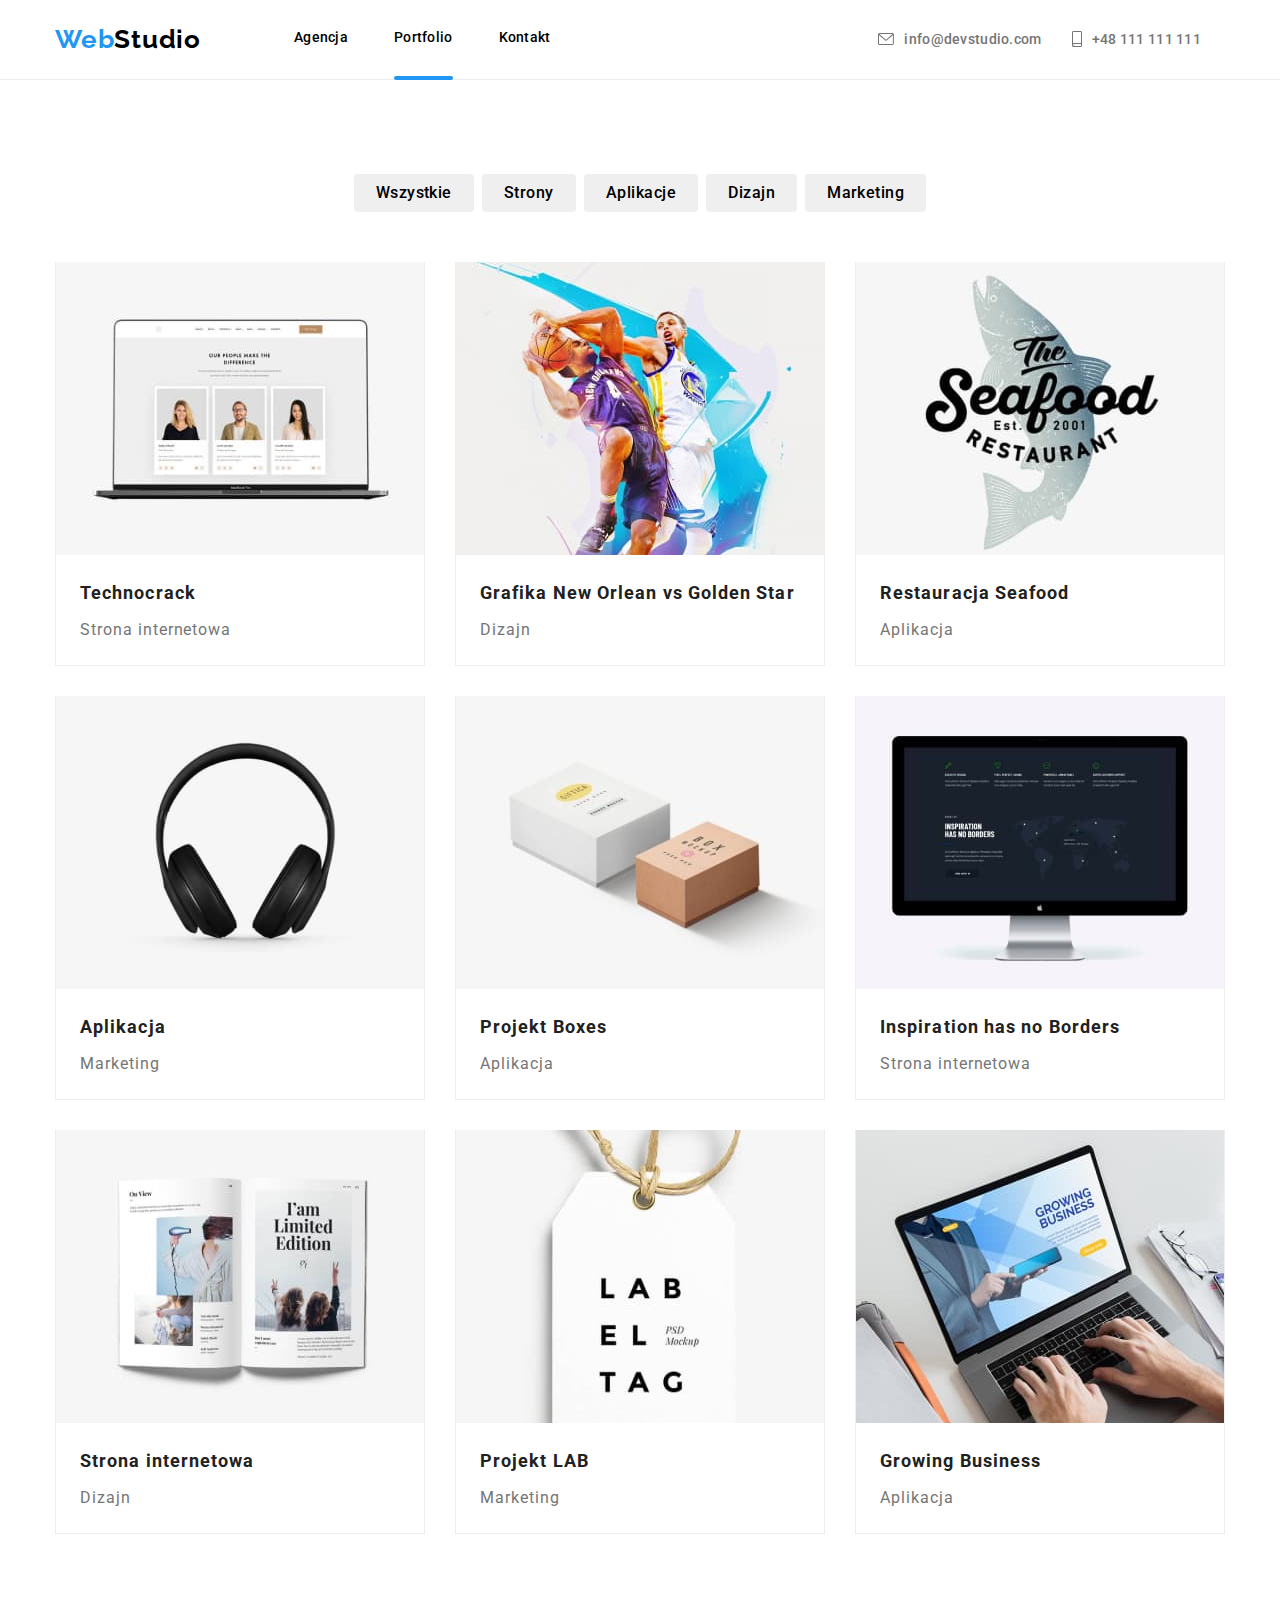
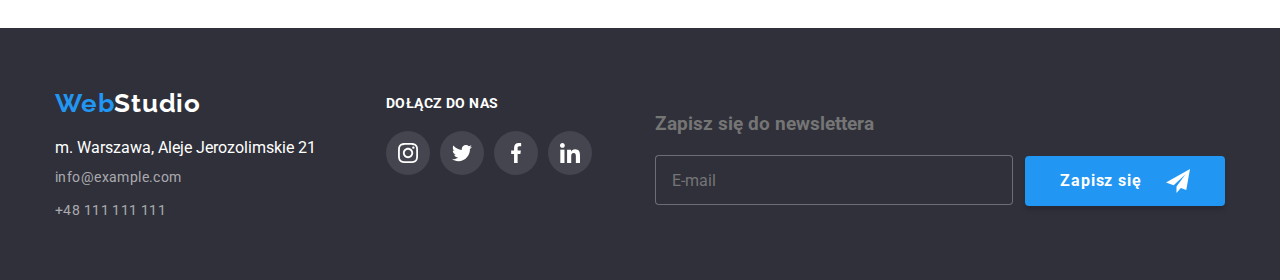
==== commit cbb616a7: "scss dodanie zagnieżdżeń" ====
--- a/portfolio.html
+++ b/portfolio.html
@@ -16,7 +16,7 @@
 
 <body class="page">
   <header class="page-header">
-    <div class="container">
+    <div class="container page-header__container">
       <h3 class="logo page-header__logo">
         <a class="logo__link" href="index.html">
           <span class="logo--first-color">Web</span><span class="logo--second-color">Studio</span>
@@ -250,7 +250,7 @@
     </section>
   </main>
   <footer class="footer-page">
-    <div class="container flexible">
+    <div class="container footer-page__flexible">
       <div class="contact">
         <h3 class="logo contact__logo">
           <span class="logo--first-color">Web</span><span class="logo--another-color">Studio</span>
--- a/css/main.min.css
+++ b/css/main.min.css
@@ -1 +1 @@
-.hidden{position:absolute !important;clip:rect(1px 1px 1px 1px);clip:rect(1px 1px 1px 1px);padding:0 !important;border:0 !important;height:1px !important;width:1px !important;overflow:hidden}*{padding:0;margin:0}.container{width:1200px;margin:0 auto;padding:0 15px}.section{padding-top:94px;padding-bottom:94px}.modal{position:absolute;left:50%;top:50%;transform:translate(-50%, -50%);background-color:#fff;width:528px;height:581px;box-shadow:0px 1px 3px rgba(0,0,0,.12),0px 1px 1px rgba(0,0,0,.14),0px 2px 1px rgba(0,0,0,.2);border-radius:4px;transition:250ms cubic-bezier(0.4, 0, 0.2, 1);transition-property:transform}.modal__head{margin-top:20px;margin-bottom:12px;font-weight:700;font-size:20px;line-height:1.15;text-align:center;letter-spacing:.03em;color:var(--color-title)}.modal__close-bth{position:absolute;background-color:#fff;top:8px;right:8px;width:30px;height:30px;border:1px solid rgba(0,0,0,.1);border-radius:50%;cursor:pointer}.modal__icon{fill:var(--color-logo-second-color);position:absolute;top:3%;left:97%;transform:translate(-50%, -50%)}.priority__description{width:370px;height:70px;background-image:linear-gradient(0deg, rgba(47, 48, 58, 0.8) 0%, rgba(47, 48, 58, 0.8) 100%);position:absolute;right:0;bottom:0;display:flex;align-items:center;justify-content:center;font-family:"Roboto";font-style:normal;font-weight:700;font-size:14px;line-height:16px;text-align:center;letter-spacing:.03em;text-transform:uppercase;color:#fff}.advantages{display:flex;flex-wrap:wrap;gap:30px;height:251px}.advantages__item{width:270px;height:120px;font-weight:400;font-size:14px;line-height:24px;letter-spacing:.03em;list-style-type:none;color:#757575;text-align:left}.advantages__icon{display:flex;justify-content:center;align-items:center;width:270px;height:120px;background-color:#f5f4fa;border-radius:4px;list-style-type:none}.advantages__icon:first-child{margin-left:0}.advantages__title{margin-bottom:10px;font-weight:700;font-size:14px;line-height:16px;letter-spacing:.03em;text-align:center;text-transform:uppercase;color:var(--color-logo-second-color)}.backdrop{position:fixed;left:0;top:0;width:100%;height:100%;background-color:rgba(0,0,0,.2);transition:250ms cubic-bezier(0.4, 0, 0.2, 1);transition-property:transform,visibility,opacity}.is-hidden{opacity:0;visibility:hidden;pointer-events:none}.is-hidden .modal{transform:translate(100%)}.slogan{padding:200px 0;display:flex;background-image:linear-gradient(rgba(47, 48, 58, 0.4), rgba(47, 48, 58, 0.4)),url(../image/img.jpg);background-size:1600px;background-repeat:no-repeat;background-position:center}.slogan__container{display:flex;flex-direction:column;justify-content:center;align-items:center}.slogan__title{font-family:"Roboto";font-weight:900;font-size:44px;line-height:1.36;text-align:center;letter-spacing:.06em;text-transform:uppercase;color:var(--color-slogan);width:700px}.slogan__button{margin-top:30px}.button{width:200px;height:50px;background:var(--color-variable);color:#fff;border:0;border-radius:4px;cursor:pointer}.button__label{font-family:"Roboto";font-style:normal;font-weight:700;font-size:16px;line-height:1.8;letter-spacing:.06em;color:var(--color-slogan)}.clients__title{font-weight:700;font-size:36px;line-height:1.17;letter-spacing:.03em;color:var(--color-title);padding-bottom:50px}.clients__item{list-style:none;display:flex;justify-content:space-between}.clients__link{width:170px;height:90px;display:flex;justify-content:center;align-items:center;border:1px solid #afb1b8;border-radius:4px;fill:var(--color-fill-social-link);transition:fill 250ms cubic-bezier(0.4, 0, 0.2, 1),border 250ms cubic-bezier(0.4, 0, 0.2, 1)}.clients__link:hover,.clients__link:active{fill:var(--color-variable);border-color:#2196f3}.acception{margin-top:18px}.acception__link{font-family:"Roboto";font-style:normal;font-weight:400;font-size:14px;line-height:24px;letter-spacing:.03em;text-decoration:underline;color:#2196f3}.acception__input{width:16px;height:15px;margin-right:7px;font-family:"Roboto";font-style:normal;font-weight:400;font-size:14px;line-height:24px;letter-spacing:.03em}.acception__input:checked+.checkbox::before{background-color:#2196f3;background-image:url(../image/tick.svg);background-position:center;background-repeat:no-repeat;border:#2196f3}.acception__submit{display:flex;justify-content:center;align-items:center;width:200px;height:50px}.acception__submit--button{margin-left:124px;margin-top:30px;margin-bottom:40px;font-weight:700;font-size:16px;line-height:30px;color:var(--color-slogan);background:var(--color-variable);border-radius:4px;cursor:pointer;border:0;padding:0;transition:250ms cubic-bezier(0.4, 0, 0.2, 1);transition-property:box-shadow}.acception__submit:hover{box-shadow:0px 4px 4px rgba(0,0,0,.15)}.checkbox{display:flex;justify-content:space-between;font-family:"Roboto";font-style:normal;font-weight:400;font-size:14px;line-height:24px;letter-spacing:.03em;color:#757575;margin-right:14px}.checkbox--text{display:flex;align-items:center;cursor:pointer;margin-left:15px;margin-top:0px;margin-bottom:0px}.checkbox::before{content:"";display:inline-block;width:16px;height:16px;border:2px solid #000;border-radius:2px}.contact__logo{text-align:left}.contact__address{padding-top:20px;color:var(--color-adress);text-decoration:none;font-style:normal;padding-bottom:9px}.contact-footer{font-weight:400;font-size:14px;line-height:1.7;letter-spacing:.03em;list-style:none;text-decoration:none}.contact-footer__item{font-family:"Roboto";font-style:normal;font-weight:400;font-size:14px;line-height:1.7;letter-spacing:.03em;padding-bottom:9px;text-align:left}.contact-footer__link{color:rgba(255,255,255,.6);text-decoration:none;transition:250ms cubic-bezier(0.4, 0, 0.2, 1);transition-property:color}.contact-footer__link:hover,.contact-footer__link:active{color:var(--color-variable)}.modal-form{position:relative;text-align:left;margin-left:40px;margin-right:40px}.modal-form__label{font-weight:400;font-size:12px;line-height:14px;letter-spacing:.01em;color:var(--color-text);margin:0;padding:0}.modal-form__label:focus-within{fill:var(--color-variable)}.modal-form__icon{position:absolute;top:38px;left:12px;transition:250ms cubic-bezier(0.4, 0, 0.2, 1);transition-property:fill}.modal-form__input{width:100%;padding:12px 12px 12px 42px;border:1px solid rgba(33,33,33,.2);border-radius:4px;margin-top:4px;margin-bottom:4px;outline:none;transition:250ms cubic-bezier(0.4, 0, 0.2, 1);transition-property:border,fill}.modal-form__input:focus-within{border-color:var(--color-variable)}.modal-form__comments{width:448px;height:120px;border:1px solid rgba(33,33,33,.2);border-radius:4px;margin-top:4px;resize:none;font-weight:400;font-size:12px;line-height:14px;letter-spacing:.01em;padding-top:12px;padding-left:16px;outline:none;transition:250ms cubic-bezier(0.4, 0, 0.2, 1);transition-property:border}.modal-form__comments:focus-within{border-color:var(--color-variable)}.pushbutton{list-style:none;padding-top:94px;display:flex;justify-content:center}.pushbutton__button{font-family:"Roboto";font-weight:500;font-size:16px;line-height:1.62;letter-spacing:.03em}.pushbutton__button:hover,.pushbutton__button:focus{background:var(--color-variable);color:#fff;box-shadow:0px 3px 1px rgba(0,0,0,.1),0px 1px 2px rgba(0,0,0,.08),0px 2px 2px rgba(0,0,0,.12)}.pushbutton--start{padding-right:8px}.pushbutton--style{border-radius:4px;border:0;cursor:pointer;padding:6px 22px;transition:color 250ms cubic-bezier(0.4, 0, 0.2, 1),background-color 250ms cubic-bezier(0.4, 0, 0.2, 1),box-shadow 250ms cubic-bezier(0.4, 0, 0.2, 1)}/*# sourceMappingURL=main.min.css.map */+.hidden{position:absolute !important;clip:rect(1px 1px 1px 1px);clip:rect(1px 1px 1px 1px);padding:0 !important;border:0 !important;height:1px !important;width:1px !important;overflow:hidden}:root{--color-variable: #2196f3;--color-title: #212121;--color-text: #757575;--color-background: #2f303a;--color-slogan: #fff;--color-adress: #fff;--color-footer-contact: rgba(255, 255, 255, 0.6);--color-background-button: #f5f4fa;--color-fill-social-link: #afb1b8;--color-logo-first-color: #2196f3;--color-logo-second-color: #000}*{padding:0;margin:0}.page{font-family:"Roboto","sans-serif";color:#757575;margin:0 auto;padding:0;text-align:center}.container{width:1200px;margin:0 auto;padding:0 15px}.section{padding-top:94px;padding-bottom:94px}.modal{position:absolute;left:50%;top:50%;transform:translate(-50%, -50%);background-color:#fff;width:528px;height:581px;box-shadow:0px 1px 3px rgba(0,0,0,.12),0px 1px 1px rgba(0,0,0,.14),0px 2px 1px rgba(0,0,0,.2);border-radius:4px;transition:250ms cubic-bezier(0.4, 0, 0.2, 1);transition-property:transform}.modal__head{margin-top:40px;margin-bottom:12px;font-weight:700;font-size:20px;line-height:1.15;text-align:center;letter-spacing:.03em;color:var(--color-title)}.modal__close-btn{position:absolute;background-color:#fff;top:8px;right:8px;width:30px;height:30px;border:1px solid rgba(0,0,0,.1);border-radius:50%;cursor:pointer}.modal__icon{fill:var(--color-logo-second-color);position:absolute;top:14px;left:14px;transform:translate(-50%, -50%)}.advantages{display:flex;flex-wrap:wrap;gap:30px;height:251px}.advantages__item{width:270px;height:120px;font-weight:400;font-size:14px;line-height:24px;letter-spacing:.03em;list-style-type:none;color:#757575;text-align:left}.advantages__icon{display:flex;justify-content:center;align-items:center;width:270px;height:120px;background-color:#f5f4fa;border-radius:4px;list-style-type:none}.advantages__icon:first-child{margin-left:0}.advantages__title{margin-bottom:10px;font-weight:700;font-size:14px;line-height:16px;letter-spacing:.03em;text-align:center;text-transform:uppercase;color:var(--color-logo-second-color)}.backdrop{position:fixed;left:0;top:0;width:100%;height:100%;background-color:rgba(0,0,0,.2);transition:250ms cubic-bezier(0.4, 0, 0.2, 1);transition-property:transform,visibility,opacity}.is-hidden{opacity:0;visibility:hidden;pointer-events:none}.is-hidden .modal{transform:translate(100%)}.slogan{padding:200px 0;display:flex;background-image:linear-gradient(rgba(47, 48, 58, 0.4), rgba(47, 48, 58, 0.4)),url(../image/img.jpg);background-size:1600px;background-repeat:no-repeat;background-position:center}.slogan__container{display:flex;flex-direction:column;justify-content:center;align-items:center}.slogan__title{font-family:"Roboto";font-weight:900;font-size:44px;line-height:1.36;text-align:center;letter-spacing:.06em;text-transform:uppercase;color:var(--color-slogan);width:700px}.slogan__button{margin-top:30px}.button{width:200px;height:50px;background:var(--color-variable);color:#fff;border:0;border-radius:4px;cursor:pointer}.button__label{font-family:"Roboto";font-style:normal;font-weight:700;font-size:16px;line-height:1.8;letter-spacing:.06em;color:var(--color-slogan)}.clients__title{font-weight:700;font-size:36px;line-height:1.17;letter-spacing:.03em;color:var(--color-title);padding-bottom:50px}.clients__item{list-style:none;display:flex;justify-content:space-between}.clients__link{width:170px;height:90px;display:flex;justify-content:center;align-items:center;border:1px solid #afb1b8;border-radius:4px;fill:var(--color-fill-social-link);transition:fill 250ms cubic-bezier(0.4, 0, 0.2, 1),border 250ms cubic-bezier(0.4, 0, 0.2, 1)}.clients__link:hover,.clients__link:active{fill:var(--color-variable);border-color:#2196f3}.acception{margin-top:18px}.acception__link{font-family:"Roboto";font-style:normal;font-weight:400;font-size:14px;line-height:24px;letter-spacing:.03em;text-decoration:underline;color:#2196f3}.acception__input{width:16px;height:15px;margin-right:7px;font-family:"Roboto";font-style:normal;font-weight:400;font-size:14px;line-height:24px;letter-spacing:.03em}.acception__input:checked+.checkbox::before{background-color:#2196f3;background-image:url(../image/tick.svg);background-position:center;background-repeat:no-repeat;border:#2196f3}.acception__submit{display:flex;justify-content:center;align-items:center;width:200px;height:50px}.acception__submit--button{margin-left:124px;margin-top:30px;margin-bottom:40px;font-weight:700;font-size:16px;line-height:30px;color:var(--color-slogan);background:var(--color-variable);border-radius:4px;cursor:pointer;border:0;padding:0;transition:250ms cubic-bezier(0.4, 0, 0.2, 1);transition-property:box-shadow}.acception__submit:hover{box-shadow:0px 4px 4px rgba(0,0,0,.15)}.checkbox{display:flex;justify-content:space-between;font-family:"Roboto";font-style:normal;font-weight:400;font-size:14px;line-height:24px;letter-spacing:.03em;color:#757575;margin-right:14px}.checkbox--text{display:flex;align-items:center;cursor:pointer;margin-left:15px;margin-top:0px;margin-bottom:0px}.checkbox::before{content:"";display:inline-block;width:16px;height:16px;border:2px solid #000;border-radius:2px}.contact__logo{text-align:left}.contact__address{padding-top:20px;color:var(--color-adress);text-decoration:none;font-style:normal;padding-bottom:9px}.contact-footer{font-weight:400;font-size:14px;line-height:1.7;letter-spacing:.03em;list-style:none;text-decoration:none}.contact-footer__item{font-family:"Roboto";font-style:normal;font-weight:400;font-size:14px;line-height:1.7;letter-spacing:.03em;padding-bottom:9px;text-align:left}.contact-footer__link{color:rgba(255,255,255,.6);text-decoration:none;transition:250ms cubic-bezier(0.4, 0, 0.2, 1);transition-property:color}.contact-footer__link:hover,.contact-footer__link:active{color:var(--color-variable)}.modal-form{position:relative;text-align:left;margin-left:40px;margin-right:40px}.modal-form__label{font-weight:400;font-size:12px;line-height:14px;letter-spacing:.01em;color:var(--color-text);margin:0;padding:0}.modal-form__label:focus-within{fill:var(--color-variable)}.modal-form__icon{position:absolute;top:38px;left:12px;transition:250ms cubic-bezier(0.4, 0, 0.2, 1);transition-property:fill}.modal-form__input{width:100%;padding:12px 12px 12px 42px;border:1px solid rgba(33,33,33,.2);border-radius:4px;margin-top:4px;margin-bottom:4px;outline:none;transition:250ms cubic-bezier(0.4, 0, 0.2, 1);transition-property:border,fill}.modal-form__input:focus-within{border-color:var(--color-variable)}.modal-form__comments{width:448px;height:120px;border:1px solid rgba(33,33,33,.2);border-radius:4px;margin-top:4px;resize:none;font-weight:400;font-size:12px;line-height:14px;letter-spacing:.01em;padding-top:12px;padding-left:16px;outline:none;transition:250ms cubic-bezier(0.4, 0, 0.2, 1);transition-property:border}.modal-form__comments:focus-within{border-color:var(--color-variable)}.pushbutton{list-style:none;padding-top:94px;display:flex;justify-content:center}.pushbutton__button{font-family:"Roboto";font-weight:500;font-size:16px;line-height:1.62;letter-spacing:.03em}.pushbutton__button:hover,.pushbutton__button:focus{background:var(--color-variable);color:#fff;box-shadow:0px 3px 1px rgba(0,0,0,.1),0px 1px 2px rgba(0,0,0,.08),0px 2px 2px rgba(0,0,0,.12)}.pushbutton--start{padding-right:8px}.pushbutton--style{border-radius:4px;border:0;cursor:pointer;padding:6px 22px;transition:color 250ms cubic-bezier(0.4, 0, 0.2, 1),background-color 250ms cubic-bezier(0.4, 0, 0.2, 1),box-shadow 250ms cubic-bezier(0.4, 0, 0.2, 1)}.contact-list{list-style:none;font-family:"Roboto";font-weight:500;font-size:14px;line-height:1.14;letter-spacing:.02em;margin-left:auto;margin-right:12px;display:flex;align-items:center;color:#757575}.contact-list__item{transition:color 250ms cubic-bezier(0.4, 0, 0.2, 1);transition-property:fill}.contact-list__link{color:#757575;text-decoration:none;transition:250ms cubic-bezier(0.4, 0, 0.2, 1);transition-property:fill,color}.contact-list__link--right{margin-right:30px}.contact-list__link:hover{fill:currentColor;color:#2196f3}.contact-list .contact-list__icon{fill:currentColor}.contact-list .contact-list__icon--envelope{margin-right:7px;margin-bottom:-1px}.contact-list .contact-list__icon--smartphone{margin-right:7px;margin-bottom:-3px}.logo{font-family:"Raleway";font-weight:700;font-size:26px;line-height:1.19;letter-spacing:.03em}.logo__link{text-decoration:none}.logo--first-color{color:var(--color-logo-first-color)}.logo--second-color{color:var(--color-logo-second-color)}.logo--another-color{color:#fff}.nav{display:flex;list-style:none}.nav__item{font-family:"Roboto";font-weight:500;font-size:14px;line-height:1.14;letter-spacing:.02em;display:inline-block;color:#212121}.nav__item--right{margin-right:46px}.nav__link{color:#000;text-decoration:none;transition:color 250ms cubic-bezier(0.4, 0, 0.2, 1)}.nav__link--active::after{content:"";display:block;position:relative;border-top:4px solid var(--color-variable);border-radius:2px;top:31px}.nav__link:hover,.nav__link:focus{color:var(--color-variable)}.newsletter{text-align:left;margin-left:auto;width:570px}.newsletter__h{font-weight:700;font-size:14px;line-height:1.14;letter-spacing:.03em;text-transform:uppercase;color:var(--color-slogan);text-align:left;margin-top:-45px}.newsletter__button{display:inline-flex;justify-content:center;align-items:center}.newsletter-box{display:inline-flex;justify-content:center;align-content:center}.newsletter-box__input{width:358px;height:50px;border:1px solid rgba(255,255,255,.3);border-radius:4px;background-color:var(--color-background);padding-left:16px;color:#fff;outline:none;margin-top:20px}.button{width:200px;height:50px;background:var(--color-variable);box-shadow:0px 4px 4px rgba(0,0,0,.15);border-radius:4px;border:0;padding:0;margin-left:8px;color:#fff;cursor:pointer}.button__icon{width:24px;height:24px;fill:currentColor;margin-left:24px}.overlay{position:absolute;top:0;left:0;width:100%;height:100%;background-color:#2196f3;transform:translateY(100%);transition:transform 250ms cubic-bezier(0.4, 0, 0.2, 1)}.overlay__text{font-weight:400;font-size:18px;line-height:1.6;letter-spacing:.03em;color:#fff;text-align:left;padding:49px 45px 49px 24px}.portfolio{display:flex;flex-wrap:wrap;gap:30px;padding-top:50px;padding-bottom:94px}.portfolio__item{position:relative;width:370px;height:404px;list-style-type:none;border-bottom:1px solid #eee;border-left:1px solid #eee;border-right:1px solid #eee;z-index:1001;overflow:hidden;transition:box-shadow 250ms cubic-bezier(0.4, 0, 0.2, 1)}.portfolio__item:hover{box-shadow:0px 1px 1px rgba(0,0,0,.12),0px 4px 4px rgba(0,0,0,.06),1px 4px 6px rgba(0,0,0,.16)}.portfolio__item:hover .overlay{opacity:.9;transform:translateY(0)}.portfolio__link{text-decoration:none}.portfolio__description{display:block;position:relative;z-index:1002;background-color:#fff;margin-top:4px}.portfolio__title{font-size:18px;line-height:2;letter-spacing:.06em;color:var(--color-title);text-align:start;padding-left:24px;margin:0;padding:20px 24px 4px 24px;margin-top:-9px}.portfolio__type{line-height:1.875em;letter-spacing:.06em;padding:0px 24px 20px 24px;text-align:start;color:var(--color-text);margin:0}.offer{padding-top:0}.offer__title{font-weight:700;font-size:36px;line-height:1.16;letter-spacing:.03em;color:var(--color-title);padding-bottom:50px}.priority{display:flex;justify-content:center}.priority__item{width:370px;height:294px;margin-left:15px;margin-right:15px;list-style:none;position:relative}.priority__description{width:370px;height:70px;background-image:linear-gradient(0deg, rgba(47, 48, 58, 0.8) 0%, rgba(47, 48, 58, 0.8) 100%);position:absolute;right:0;bottom:0;display:flex;align-items:center;justify-content:center;font-family:"Roboto";font-style:normal;font-weight:700;font-size:14px;line-height:16px;text-align:center;letter-spacing:.03em;text-transform:uppercase;color:#fff}.join{display:block;margin-left:70px;margin-top:-14px}.join__title{text-align:left;font-family:"Roboto";font-style:normal;font-weight:700;font-size:14px;line-height:16px;letter-spacing:.03em;text-transform:uppercase;padding:0;margin:0;margin-bottom:20px;color:#fff}.join-social{text-align:left;width:206px;height:80px;list-style:none;display:inline-flex;justify-content:space-between}.join-social__link{display:flex;justify-content:center;align-items:center;width:44px;height:44px;border-radius:50%;background-color:rgba(255,255,255,.1);color:var(--color-slogan);transition:background-color 250ms cubic-bezier(0.4, 0, 0.2, 1)}.join-social__link:hover,.join-social__link:active{background-color:var(--color-variable)}.join-social__icon{width:20px;height:20px;fill:currentcolor}.team{list-style:none;display:inline-flex;align-items:center}.team__title{font-weight:700;font-size:36px;line-height:1.16;text-align:center;letter-spacing:.03em;color:var(--color-title);margin-bottom:50px}.team__item{display:flex;flex-direction:column;justify-content:center;align-items:center;margin-left:15px;margin-right:15px;height:428px;text-align:center;background-color:var(--color-slogan);box-shadow:0px 1px 3px rgba(0,0,0,.12),0px 1px 1px rgba(0,0,0,.14),0px 2px 1px rgba(0,0,0,.2);border-radius:0px 0px 4px 4px;font-weight:400;font-size:16px;line-height:19px;letter-spacing:.03em}.team__description{font-weight:500;font-size:16px;line-height:1.18;text-align:center;letter-spacing:.03em;color:var(--color-title);padding-top:30px;padding-bottom:10px}.team__section{background:#f5f4fa}.social-team{list-style:none;width:206px;height:44px;display:flex;justify-content:space-between;align-items:center;margin-top:16px;margin-bottom:30px}.social-team__item{fill:var(--color-fill-social-link);background-color:#fff;border-radius:50%;transition:fill 250ms cubic-bezier(0.4, 0, 0.2, 1),background-color 250ms cubic-bezier(0.4, 0, 0.2, 1)}.social-team__item:hover{background-color:#2196f3;fill:var(--color-slogan)}.social-team__link{display:flex;height:44px;width:44px;border-radius:50%;fill:var(--color-fill-social-link);align-items:center;justify-content:center;transition:fill 250ms cubic-bezier(0.4, 0, 0.2, 1),background-color 250ms cubic-bezier(0.4, 0, 0.2, 1)}.social-team__link:hover,.social-team__link:active{background-color:#2196f3;fill:var(--color-slogan)}.footer-page{height:252px;background:var(--color-background);padding:60px 0}.footer-page__flexible{display:flex;justify-content:center;align-items:center}.page-header{border-bottom:1px solid #ececec;height:80px;display:flex}.page-header__container{display:flex;align-items:center}.page-header__logo{margin-right:93px}/*# sourceMappingURL=main.min.css.map */--- a/css/style.css
+++ b/css/style.css
@@ -1,437 +1 @@
-.page {
-  font-family: "Roboto", "sans-serif";
-  color: #757575;
-  margin: 0 auto;
-  padding: 0;
-  text-align: center;
-}
 
-:root {
-  --color-variable: #2196f3;
-  --color-title: #212121;
-  --color-text: #757575;
-  --color-background: #2f303a;
-  --color-slogan: #fff;
-  --color-adress: #fff;
-  --color-footer-contact: rgba(255, 255, 255, 0.6);
-  --color-background-button: #f5f4fa;
-  --color-fill-social-link: #afb1b8;
-  --color-logo-first-color: #2196f3;
-  --color-logo-second-color: #000;
-}
-.page-header {
-  border-bottom: 1px solid #ececec;
-  height: 80px;
-  display: flex;
-}
-.page-header .container {
-  display: flex;
-  align-items: center;
-}
-.logo {
-  font-family: "Raleway";
-  font-weight: 700;
-  font-size: 26px;
-  line-height: 1.19;
-  letter-spacing: 0.03em;
-}
-.page-header__logo {
-  margin-right: 93px;
-}
-
-.logo__link {
-  text-decoration: none;
-}
-.logo--first-color {
-  color: var(--color-logo-first-color);
-}
-.logo--second-color {
-  color: var(--color-logo-second-color);
-}
-
-nav {
-  display: flex;
-  list-style: none;
-}
-.nav__item {
-  font-family: "Roboto";
-  font-weight: 500;
-  font-size: 14px;
-  line-height: 1.14;
-  letter-spacing: 0.02em;
-  display: inline-block;
-  color: #212121;
-}
-.nav__link {
-  color: #000;
-  text-decoration: none;
-  transition: color 250ms cubic-bezier(0.4, 0, 0.2, 1);
-}
-.nav__item--right {
-  margin-right: 46px;
-}
-.nav__link--active::after {
-  content: "";
-  display: block;
-  position: relative;
-  border-top: 4px solid var(--color-variable);
-  border-radius: 2px;
-  top: 30px;
-}
-.nav__link:hover,
-.nav__livk:focus {
-  color: var(--color-variable);
-}
-.contact-list {
-  list-style: none;
-  font-family: "Roboto";
-  font-weight: 500;
-  font-size: 14px;
-  line-height: 1.14;
-  letter-spacing: 0.02em;
-  margin-left: auto;
-  margin-right: 12px;
-  display: flex;
-  align-items: center;
-  color: #757575;
-}
-.contact-list__item {
-  transition: color 250ms cubic-bezier(0.4, 0, 0.2, 1);
-  transition-property: fill;
-}
-.contact-list__link {
-  color: #757575;
-  text-decoration: none;
-  transition: 250ms cubic-bezier(0.4, 0, 0.2, 1);
-  transition-property: fill, color;
-}
-.contact-list__icon {
-  fill: currentColor;
-}
-.contact-list__icon--envelope {
-  margin-right: 7px;
-  margin-bottom: -1px;
-}
-.contact-list__link--right {
-  margin-right: 30px;
-}
-.contact-list__icon--smartphone {
-  margin-right: 7px;
-  margin-bottom: -3px;
-}
-.contact-list__link:hover {
-  fill: currentColor;
-  color: #2196f3;
-}
-
-.offer {
-  padding-top: 0;
-}
-.offer__title {
-  font-weight: 700;
-  font-size: 36px;
-  line-height: 1.16;
-  letter-spacing: 0.03em;
-  color: var(--color-title);
-  padding-bottom: 50px;
-}
-.priority {
-  display: flex;
-  justify-content: center;
-}
-.priority__item {
-  width: 370px;
-  height: 294px;
-  margin-left: 15px;
-  margin-right: 15px;
-  list-style: none;
-  position: relative;
-}
-.team__section {
-  background: #f5f4fa;
-}
-
-.team__title {
-  font-weight: 700;
-  font-size: 36px;
-  line-height: 1.16;
-  text-align: center;
-  letter-spacing: 0.03em;
-  color: var(--color-title);
-  margin-bottom: 50px;
-}
-
-.team {
-  list-style: none;
-  display: inline-flex;
-  align-items: center;
-}
-
-.team__item {
-  display: flex;
-  flex-direction: column;
-  justify-content: center;
-  align-items: center;
-  margin-left: 15px;
-  margin-right: 15px;
-  height: 428px;
-  text-align: center;
-  background-color: var(--color-slogan);
-  box-shadow: 0px 1px 3px rgba(0, 0, 0, 0.12), 0px 1px 1px rgba(0, 0, 0, 0.14),
-    0px 2px 1px rgba(0, 0, 0, 0.2);
-  border-radius: 0px 0px 4px 4px;
-  font-weight: 400;
-  font-size: 16px;
-  line-height: 19px;
-  letter-spacing: 0.03em;
-}
-
-.team__description {
-  font-weight: 500;
-  font-size: 16px;
-  line-height: 1.18;
-  text-align: center;
-  letter-spacing: 0.03em;
-  color: var(--color-title);
-  padding-top: 30px;
-  padding-bottom: 10px;
-}
-
-.social__team {
-  list-style: none;
-  width: 206px;
-  height: 44px;
-  display: flex;
-  justify-content: space-between;
-  align-items: center;
-  margin-top: 16px;
-  margin-bottom: 30px;
-}
-.social__team-item {
-  fill: var(--color-fill-social-link);
-  background-color: #fff;
-  border-radius: 50%;
-  transition: fill 250ms cubic-bezier(0.4, 0, 0.2, 1),
-    background-color 250ms cubic-bezier(0.4, 0, 0.2, 1);
-}
-.social__team-item:hover {
-  background-color: #2196f3;
-  fill: var(--color-slogan);
-}
-.team__social--link {
-  display: flex;
-  height: 44px;
-  width: 44px;
-  border-radius: 50%;
-  fill: var(--color-fill-social-link);
-  align-items: center;
-  justify-content: center;
-
-  transition: fill 250ms cubic-bezier(0.4, 0, 0.2, 1),
-    background-color 250ms cubic-bezier(0.4, 0, 0.2, 1);
-}
-
-.team__social--link:hover,
-.team__social--link:active {
-  background-color: #2196f3;
-  fill: var(--color-slogan);
-}
-
-.footer-page {
-  height: 252px;
-  background: var(--color-background);
-  padding: 60px 0;
-}
-.flexible {
-  display: flex;
-  justify-content: center;
-  align-items: center;
-}
-
-.logo--another-color {
-  color: #fff;
-}
-
-.join {
-  display: block;
-  margin-left: 70px;
-  margin-top: -14px;
-}
-.join__title {
-  text-align: left;
-  font-family: "Roboto";
-  font-style: normal;
-  font-weight: 700;
-  font-size: 14px;
-  line-height: 16px;
-  letter-spacing: 0.03em;
-  text-transform: uppercase;
-  padding: 0;
-  margin: 0;
-  margin-bottom: 20px;
-  color: #ffffff;
-}
-.join-social {
-  text-align: left;
-  width: 206px;
-  height: 80px;
-  list-style: none;
-  display: inline-flex;
-  justify-content: space-between;
-}
-.join-social__link {
-  display: flex;
-  justify-content: center;
-  align-items: center;
-  width: 44px;
-  height: 44px;
-  border-radius: 50%;
-  background-color: rgba(255, 255, 255, 0.1);
-  color: var(--color-slogan);
-  transition: background-color 250ms cubic-bezier(0.4, 0, 0.2, 1);
-}
-.join-social__link:hover,
-.join-social__link:active {
-  background-color: var(--color-variable);
-}
-
-.join-social__icon {
-  width: 20px;
-  height: 20px;
-  fill: currentcolor;
-}
-.newsletter {
-  text-align: left;
-  margin-left: auto;
-  width: 570px;
-}
-.newsletter-h {
-  font-weight: 700;
-  font-size: 14px;
-  line-height: 1.14;
-  letter-spacing: 0.03em;
-  text-transform: uppercase;
-  color: var(--color-slogan);
-  text-align: left;
-  margin-top: -45px;
-}
-.newsletter-box {
-  display: inline-flex;
-  justify-content: center;
-  align-content: center;
-}
-.newsletter-box__input {
-  width: 358px;
-  height: 50px;
-  border: 1px solid rgba(255, 255, 255, 0.3);
-  border-radius: 4px;
-  background-color: var(--color-background);
-
-  padding-left: 16px;
-  color: #fff;
-  outline: none;
-  margin-top: 20px;
-}
-
-.button {
-  width: 200px;
-  height: 50px;
-
-  background: var(--color-variable);
-  box-shadow: 0px 4px 4px rgba(0, 0, 0, 0.15);
-  border-radius: 4px;
-  border: 0;
-  padding: 0;
-  margin-left: 8px;
-  color: #fff;
-  cursor: pointer;
-}
-.newsletter__button {
-  display: inline-flex;
-  justify-content: center;
-  align-items: center;
-}
-
-.button__icon {
-  width: 24px;
-  height: 24px;
-  fill: currentColor;
-  margin-left: 24px;
-}
-
-.portfolio {
-  display: flex;
-  flex-wrap: wrap;
-  gap: 30px;
-  padding-top: 50px;
-  padding-bottom: 94px;
-}
-
-.portfolio__item {
-  position: relative;
-  width: 370px;
-  height: 404px;
-  list-style-type: none;
-  border-bottom: 1px solid #eeeeee;
-  border-left: 1px solid #eeeeee;
-  border-right: 1px solid #eeeeee;
-  z-index: 1001;
-  overflow: hidden;
-  transition: box-shadow 250ms cubic-bezier(0.4, 0, 0.2, 1);
-}
-.portfolio__link {
-  text-decoration: none;
-}
-.overlay {
-  position: absolute;
-  top: 0;
-  left: 0;
-  width: 100%;
-  height: 100%;
-  background-color: #2196f3;
-  transform: translateY(100%);
-  transition: transform 250ms cubic-bezier(0.4, 0, 0.2, 1);
-}
-.overlay__text {
-  font-weight: 400;
-  font-size: 18px;
-  line-height: 1.6;
-  letter-spacing: 0.03em;
-  color: #ffffff;
-  text-align: left;
-  padding: 49px 45px 49px 24px;
-}
-.portfolio__item:hover {
-  box-shadow: 0px 1px 1px rgba(0, 0, 0, 0.12), 0px 4px 4px rgba(0, 0, 0, 0.06),
-    1px 4px 6px rgba(0, 0, 0, 0.16);
-}
-.portfolio__item:hover .overlay {
-  opacity: 0.9;
-  transform: translateY(0);
-}
-.portfolio__description {
-  display: block;
-  position: relative;
-  z-index: 1002;
-  background-color: #fff;
-  margin-top: 4px;
-}
-.portfolio__title {
-  font-size: 18px;
-  line-height: 2;
-  letter-spacing: 0.06em;
-  color: var(--color-title);
-  text-align: start;
-  padding-left: 24px;
-  margin: 0;
-  padding: 20px 24px 4px 24px;
-  margin-top: -9px;
-}
-.portfolio__type {
-  line-height: 1.875em;
-  letter-spacing: 0.06em;
-  padding: 0px 24px 20px 24px;
-  text-align: start;
-  color: var(--color-text);
-  margin: 0;
-}
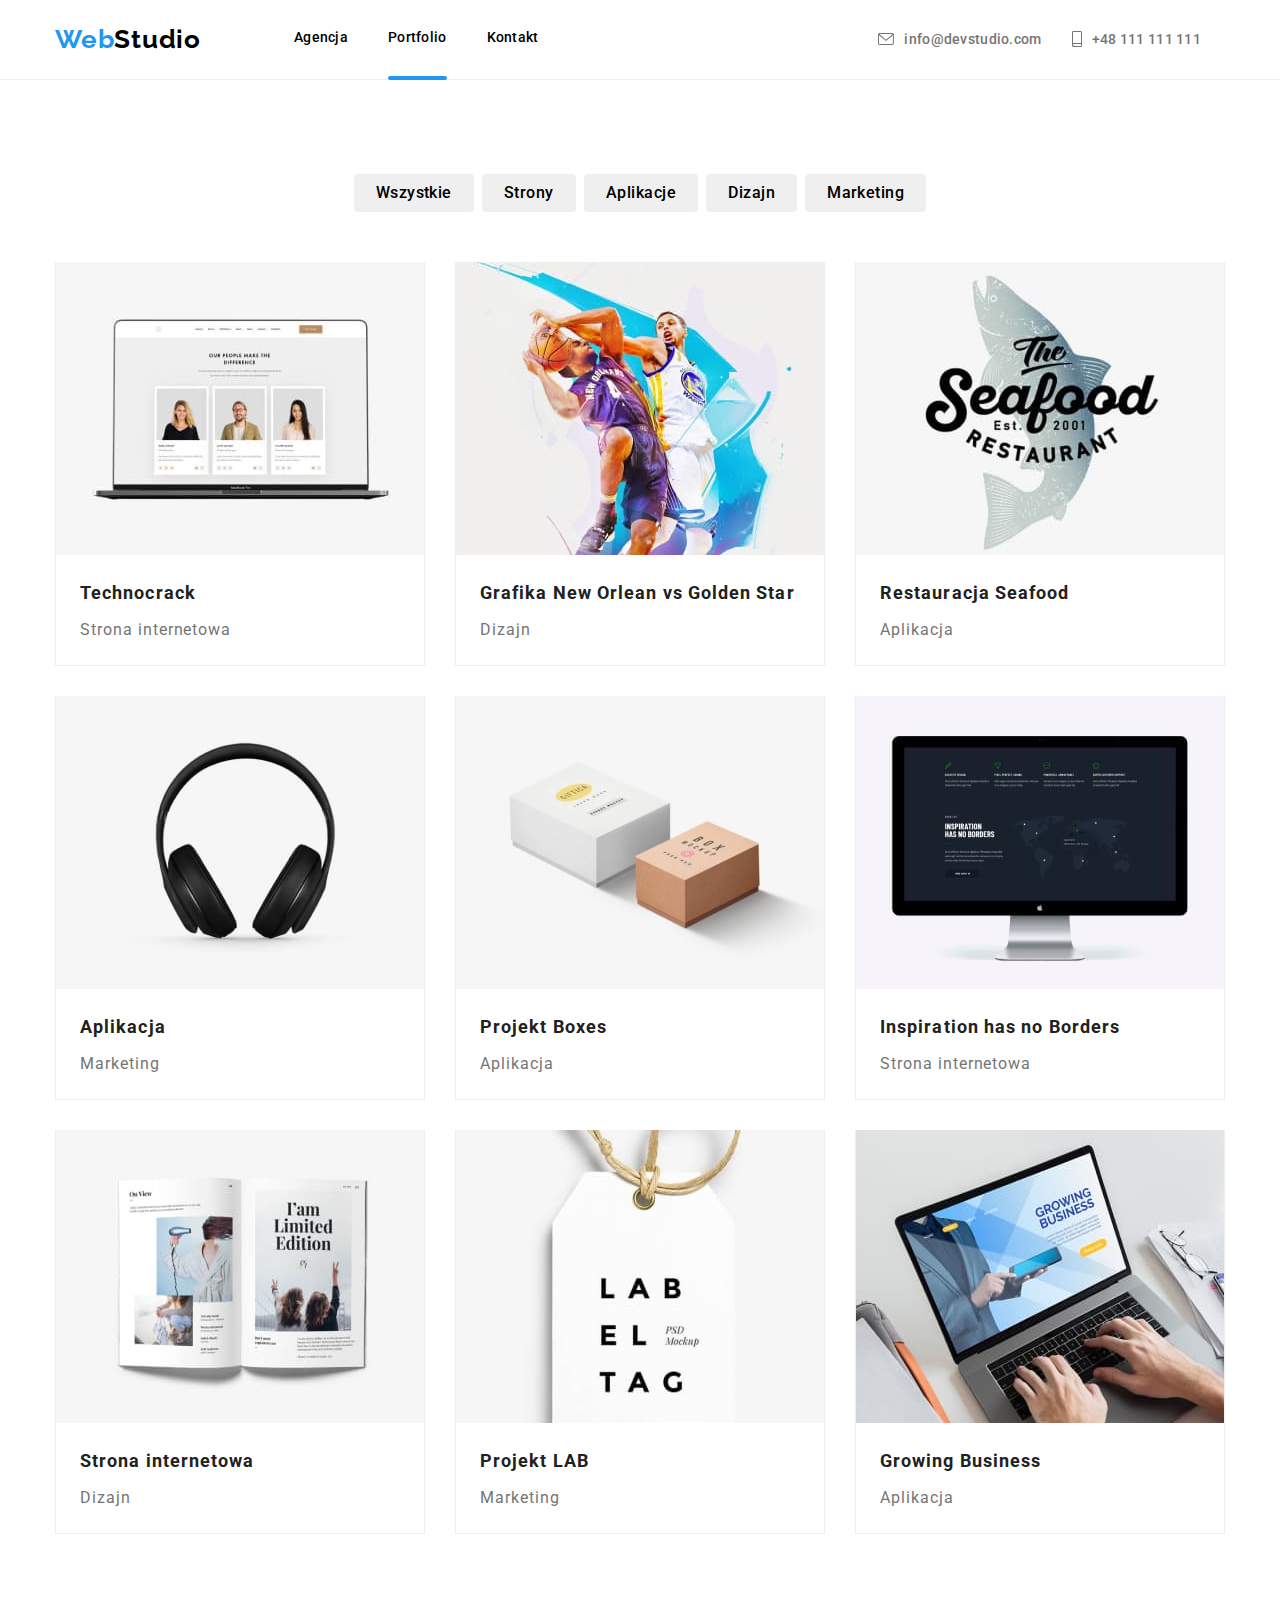
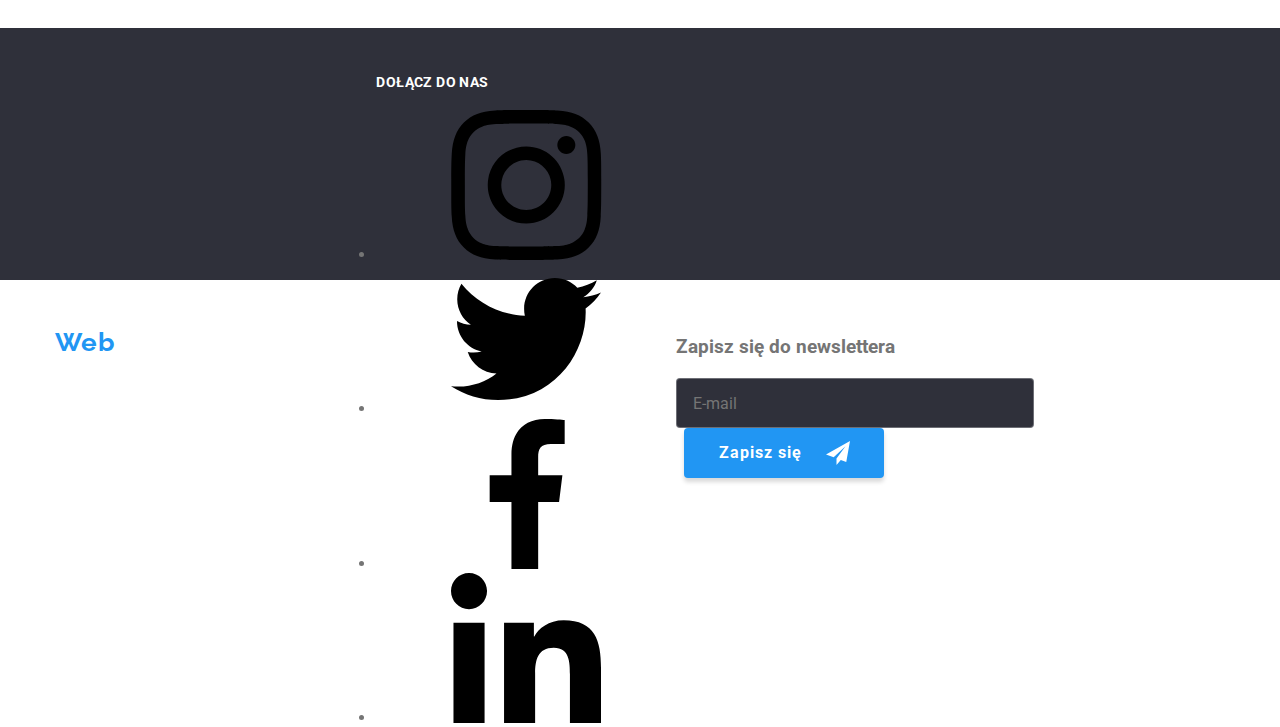
==== commit 9923e347: "update" ====
--- a/portfolio.html
+++ b/portfolio.html
@@ -19,15 +19,15 @@
     <div class="container page-header__container">
       <h3 class="logo page-header__logo">
         <a class="logo__link" href="index.html">
-          <span class="logo--first-color">Web</span><span class="logo--second-color">Studio</span>
+          <span class="logo__first--color">Web</span><span class="logo__second--color">Studio</span>
         </a>
       </h3>
       <nav>
         <ul class="nav">
-          <li class="nav__item nav__item--right">
+          <li class="nav__item">
             <a class="nav__link" href="index.html">Agencja</a>
           </li>
-          <li class="nav__item nav__item--right">
+          <li class="nav__item">
             <a class="nav__link nav__link--active" href="portfolio.html">Portfolio</a>
           </li>
           <li class="nav__item">
@@ -60,27 +60,27 @@
       <div class="container">
         <ul class="pushbutton">
           <li class="pushbutton--start">
-            <button class="pushbutton__button pushbutton--style" type="button">
+            <button class="pushbutton__button pushbutton__button--style" type="button">
               Wszystkie
             </button>
           </li>
           <li class="pushbutton--start">
-            <button class="pushbutton__button pushbutton--style" type="button">
+            <button class="pushbutton__button pushbutton__button--style" type="button">
               Strony
             </button>
           </li>
           <li class="pushbutton--start">
-            <button class="pushbutton__button pushbutton--style" type="button">
+            <button class="pushbutton__button pushbutton__button--style" type="button">
               Aplikacje
             </button>
           </li>
           <li class=" pushbutton--start">
-            <button class="pushbutton__button pushbutton--style" type="button">
+            <button class="pushbutton__button pushbutton__button--style" type="button">
               Dizajn
             </button>
           </li>
           <li class="">
-            <button class="pushbutton__button pushbutton--style" type="button">
+            <button class="pushbutton__button pushbutton__button--style" type="button">
               Marketing
             </button>
           </li>
@@ -253,7 +253,7 @@
     <div class="container footer-page__flexible">
       <div class="contact">
         <h3 class="logo contact__logo">
-          <span class="logo--first-color">Web</span><span class="logo--another-color">Studio</span>
+          <span class="logo__first--color">Web</span><span class="logo__another--color">Studio</span>
         </h3>
         <address class="contact__address">
           m. Warszawa, Aleje Jerozolimskie 21
--- a/css/main.min.css
+++ b/css/main.min.css
@@ -1 +1 @@
-.hidden{position:absolute !important;clip:rect(1px 1px 1px 1px);clip:rect(1px 1px 1px 1px);padding:0 !important;border:0 !important;height:1px !important;width:1px !important;overflow:hidden}:root{--color-variable: #2196f3;--color-title: #212121;--color-text: #757575;--color-background: #2f303a;--color-slogan: #fff;--color-adress: #fff;--color-footer-contact: rgba(255, 255, 255, 0.6);--color-background-button: #f5f4fa;--color-fill-social-link: #afb1b8;--color-logo-first-color: #2196f3;--color-logo-second-color: #000}*{padding:0;margin:0}.page{font-family:"Roboto","sans-serif";color:#757575;margin:0 auto;padding:0;text-align:center}.container{width:1200px;margin:0 auto;padding:0 15px}.section{padding-top:94px;padding-bottom:94px}.modal{position:absolute;left:50%;top:50%;transform:translate(-50%, -50%);background-color:#fff;width:528px;height:581px;box-shadow:0px 1px 3px rgba(0,0,0,.12),0px 1px 1px rgba(0,0,0,.14),0px 2px 1px rgba(0,0,0,.2);border-radius:4px;transition:250ms cubic-bezier(0.4, 0, 0.2, 1);transition-property:transform}.modal__head{margin-top:40px;margin-bottom:12px;font-weight:700;font-size:20px;line-height:1.15;text-align:center;letter-spacing:.03em;color:var(--color-title)}.modal__close-btn{position:absolute;background-color:#fff;top:8px;right:8px;width:30px;height:30px;border:1px solid rgba(0,0,0,.1);border-radius:50%;cursor:pointer}.modal__icon{fill:var(--color-logo-second-color);position:absolute;top:14px;left:14px;transform:translate(-50%, -50%)}.advantages{display:flex;flex-wrap:wrap;gap:30px;height:251px}.advantages__item{width:270px;height:120px;font-weight:400;font-size:14px;line-height:24px;letter-spacing:.03em;list-style-type:none;color:#757575;text-align:left}.advantages__icon{display:flex;justify-content:center;align-items:center;width:270px;height:120px;background-color:#f5f4fa;border-radius:4px;list-style-type:none}.advantages__icon:first-child{margin-left:0}.advantages__title{margin-bottom:10px;font-weight:700;font-size:14px;line-height:16px;letter-spacing:.03em;text-align:center;text-transform:uppercase;color:var(--color-logo-second-color)}.backdrop{position:fixed;left:0;top:0;width:100%;height:100%;background-color:rgba(0,0,0,.2);transition:250ms cubic-bezier(0.4, 0, 0.2, 1);transition-property:transform,visibility,opacity}.is-hidden{opacity:0;visibility:hidden;pointer-events:none}.is-hidden .modal{transform:translate(100%)}.slogan{padding:200px 0;display:flex;background-image:linear-gradient(rgba(47, 48, 58, 0.4), rgba(47, 48, 58, 0.4)),url(../image/img.jpg);background-size:1600px;background-repeat:no-repeat;background-position:center}.slogan__container{display:flex;flex-direction:column;justify-content:center;align-items:center}.slogan__title{font-family:"Roboto";font-weight:900;font-size:44px;line-height:1.36;text-align:center;letter-spacing:.06em;text-transform:uppercase;color:var(--color-slogan);width:700px}.slogan__button{margin-top:30px}.button{width:200px;height:50px;background:var(--color-variable);color:#fff;border:0;border-radius:4px;cursor:pointer}.button__label{font-family:"Roboto";font-style:normal;font-weight:700;font-size:16px;line-height:1.8;letter-spacing:.06em;color:var(--color-slogan)}.clients__title{font-weight:700;font-size:36px;line-height:1.17;letter-spacing:.03em;color:var(--color-title);padding-bottom:50px}.clients__item{list-style:none;display:flex;justify-content:space-between}.clients__link{width:170px;height:90px;display:flex;justify-content:center;align-items:center;border:1px solid #afb1b8;border-radius:4px;fill:var(--color-fill-social-link);transition:fill 250ms cubic-bezier(0.4, 0, 0.2, 1),border 250ms cubic-bezier(0.4, 0, 0.2, 1)}.clients__link:hover,.clients__link:active{fill:var(--color-variable);border-color:#2196f3}.acception{margin-top:18px}.acception__link{font-family:"Roboto";font-style:normal;font-weight:400;font-size:14px;line-height:24px;letter-spacing:.03em;text-decoration:underline;color:#2196f3}.acception__input{width:16px;height:15px;margin-right:7px;font-family:"Roboto";font-style:normal;font-weight:400;font-size:14px;line-height:24px;letter-spacing:.03em}.acception__input:checked+.checkbox::before{background-color:#2196f3;background-image:url(../image/tick.svg);background-position:center;background-repeat:no-repeat;border:#2196f3}.acception__submit{display:flex;justify-content:center;align-items:center;width:200px;height:50px}.acception__submit--button{margin-left:124px;margin-top:30px;margin-bottom:40px;font-weight:700;font-size:16px;line-height:30px;color:var(--color-slogan);background:var(--color-variable);border-radius:4px;cursor:pointer;border:0;padding:0;transition:250ms cubic-bezier(0.4, 0, 0.2, 1);transition-property:box-shadow}.acception__submit:hover{box-shadow:0px 4px 4px rgba(0,0,0,.15)}.checkbox{display:flex;justify-content:space-between;font-family:"Roboto";font-style:normal;font-weight:400;font-size:14px;line-height:24px;letter-spacing:.03em;color:#757575;margin-right:14px}.checkbox--text{display:flex;align-items:center;cursor:pointer;margin-left:15px;margin-top:0px;margin-bottom:0px}.checkbox::before{content:"";display:inline-block;width:16px;height:16px;border:2px solid #000;border-radius:2px}.contact__logo{text-align:left}.contact__address{padding-top:20px;color:var(--color-adress);text-decoration:none;font-style:normal;padding-bottom:9px}.contact-footer{font-weight:400;font-size:14px;line-height:1.7;letter-spacing:.03em;list-style:none;text-decoration:none}.contact-footer__item{font-family:"Roboto";font-style:normal;font-weight:400;font-size:14px;line-height:1.7;letter-spacing:.03em;padding-bottom:9px;text-align:left}.contact-footer__link{color:rgba(255,255,255,.6);text-decoration:none;transition:250ms cubic-bezier(0.4, 0, 0.2, 1);transition-property:color}.contact-footer__link:hover,.contact-footer__link:active{color:var(--color-variable)}.modal-form{position:relative;text-align:left;margin-left:40px;margin-right:40px}.modal-form__label{font-weight:400;font-size:12px;line-height:14px;letter-spacing:.01em;color:var(--color-text);margin:0;padding:0}.modal-form__label:focus-within{fill:var(--color-variable)}.modal-form__icon{position:absolute;top:38px;left:12px;transition:250ms cubic-bezier(0.4, 0, 0.2, 1);transition-property:fill}.modal-form__input{width:100%;padding:12px 12px 12px 42px;border:1px solid rgba(33,33,33,.2);border-radius:4px;margin-top:4px;margin-bottom:4px;outline:none;transition:250ms cubic-bezier(0.4, 0, 0.2, 1);transition-property:border,fill}.modal-form__input:focus-within{border-color:var(--color-variable)}.modal-form__comments{width:448px;height:120px;border:1px solid rgba(33,33,33,.2);border-radius:4px;margin-top:4px;resize:none;font-weight:400;font-size:12px;line-height:14px;letter-spacing:.01em;padding-top:12px;padding-left:16px;outline:none;transition:250ms cubic-bezier(0.4, 0, 0.2, 1);transition-property:border}.modal-form__comments:focus-within{border-color:var(--color-variable)}.pushbutton{list-style:none;padding-top:94px;display:flex;justify-content:center}.pushbutton__button{font-family:"Roboto";font-weight:500;font-size:16px;line-height:1.62;letter-spacing:.03em}.pushbutton__button:hover,.pushbutton__button:focus{background:var(--color-variable);color:#fff;box-shadow:0px 3px 1px rgba(0,0,0,.1),0px 1px 2px rgba(0,0,0,.08),0px 2px 2px rgba(0,0,0,.12)}.pushbutton--start{padding-right:8px}.pushbutton--style{border-radius:4px;border:0;cursor:pointer;padding:6px 22px;transition:color 250ms cubic-bezier(0.4, 0, 0.2, 1),background-color 250ms cubic-bezier(0.4, 0, 0.2, 1),box-shadow 250ms cubic-bezier(0.4, 0, 0.2, 1)}.contact-list{list-style:none;font-family:"Roboto";font-weight:500;font-size:14px;line-height:1.14;letter-spacing:.02em;margin-left:auto;margin-right:12px;display:flex;align-items:center;color:#757575}.contact-list__item{transition:color 250ms cubic-bezier(0.4, 0, 0.2, 1);transition-property:fill}.contact-list__link{color:#757575;text-decoration:none;transition:250ms cubic-bezier(0.4, 0, 0.2, 1);transition-property:fill,color}.contact-list__link--right{margin-right:30px}.contact-list__link:hover{fill:currentColor;color:#2196f3}.contact-list .contact-list__icon{fill:currentColor}.contact-list .contact-list__icon--envelope{margin-right:7px;margin-bottom:-1px}.contact-list .contact-list__icon--smartphone{margin-right:7px;margin-bottom:-3px}.logo{font-family:"Raleway";font-weight:700;font-size:26px;line-height:1.19;letter-spacing:.03em}.logo__link{text-decoration:none}.logo--first-color{color:var(--color-logo-first-color)}.logo--second-color{color:var(--color-logo-second-color)}.logo--another-color{color:#fff}.nav{display:flex;list-style:none}.nav__item{font-family:"Roboto";font-weight:500;font-size:14px;line-height:1.14;letter-spacing:.02em;display:inline-block;color:#212121}.nav__item--right{margin-right:46px}.nav__link{color:#000;text-decoration:none;transition:color 250ms cubic-bezier(0.4, 0, 0.2, 1)}.nav__link--active::after{content:"";display:block;position:relative;border-top:4px solid var(--color-variable);border-radius:2px;top:31px}.nav__link:hover,.nav__link:focus{color:var(--color-variable)}.newsletter{text-align:left;margin-left:auto;width:570px}.newsletter__h{font-weight:700;font-size:14px;line-height:1.14;letter-spacing:.03em;text-transform:uppercase;color:var(--color-slogan);text-align:left;margin-top:-45px}.newsletter__button{display:inline-flex;justify-content:center;align-items:center}.newsletter-box{display:inline-flex;justify-content:center;align-content:center}.newsletter-box__input{width:358px;height:50px;border:1px solid rgba(255,255,255,.3);border-radius:4px;background-color:var(--color-background);padding-left:16px;color:#fff;outline:none;margin-top:20px}.button{width:200px;height:50px;background:var(--color-variable);box-shadow:0px 4px 4px rgba(0,0,0,.15);border-radius:4px;border:0;padding:0;margin-left:8px;color:#fff;cursor:pointer}.button__icon{width:24px;height:24px;fill:currentColor;margin-left:24px}.overlay{position:absolute;top:0;left:0;width:100%;height:100%;background-color:#2196f3;transform:translateY(100%);transition:transform 250ms cubic-bezier(0.4, 0, 0.2, 1)}.overlay__text{font-weight:400;font-size:18px;line-height:1.6;letter-spacing:.03em;color:#fff;text-align:left;padding:49px 45px 49px 24px}.portfolio{display:flex;flex-wrap:wrap;gap:30px;padding-top:50px;padding-bottom:94px}.portfolio__item{position:relative;width:370px;height:404px;list-style-type:none;border-bottom:1px solid #eee;border-left:1px solid #eee;border-right:1px solid #eee;z-index:1001;overflow:hidden;transition:box-shadow 250ms cubic-bezier(0.4, 0, 0.2, 1)}.portfolio__item:hover{box-shadow:0px 1px 1px rgba(0,0,0,.12),0px 4px 4px rgba(0,0,0,.06),1px 4px 6px rgba(0,0,0,.16)}.portfolio__item:hover .overlay{opacity:.9;transform:translateY(0)}.portfolio__link{text-decoration:none}.portfolio__description{display:block;position:relative;z-index:1002;background-color:#fff;margin-top:4px}.portfolio__title{font-size:18px;line-height:2;letter-spacing:.06em;color:var(--color-title);text-align:start;padding-left:24px;margin:0;padding:20px 24px 4px 24px;margin-top:-9px}.portfolio__type{line-height:1.875em;letter-spacing:.06em;padding:0px 24px 20px 24px;text-align:start;color:var(--color-text);margin:0}.offer{padding-top:0}.offer__title{font-weight:700;font-size:36px;line-height:1.16;letter-spacing:.03em;color:var(--color-title);padding-bottom:50px}.priority{display:flex;justify-content:center}.priority__item{width:370px;height:294px;margin-left:15px;margin-right:15px;list-style:none;position:relative}.priority__description{width:370px;height:70px;background-image:linear-gradient(0deg, rgba(47, 48, 58, 0.8) 0%, rgba(47, 48, 58, 0.8) 100%);position:absolute;right:0;bottom:0;display:flex;align-items:center;justify-content:center;font-family:"Roboto";font-style:normal;font-weight:700;font-size:14px;line-height:16px;text-align:center;letter-spacing:.03em;text-transform:uppercase;color:#fff}.join{display:block;margin-left:70px;margin-top:-14px}.join__title{text-align:left;font-family:"Roboto";font-style:normal;font-weight:700;font-size:14px;line-height:16px;letter-spacing:.03em;text-transform:uppercase;padding:0;margin:0;margin-bottom:20px;color:#fff}.join-social{text-align:left;width:206px;height:80px;list-style:none;display:inline-flex;justify-content:space-between}.join-social__link{display:flex;justify-content:center;align-items:center;width:44px;height:44px;border-radius:50%;background-color:rgba(255,255,255,.1);color:var(--color-slogan);transition:background-color 250ms cubic-bezier(0.4, 0, 0.2, 1)}.join-social__link:hover,.join-social__link:active{background-color:var(--color-variable)}.join-social__icon{width:20px;height:20px;fill:currentcolor}.team{list-style:none;display:inline-flex;align-items:center}.team__title{font-weight:700;font-size:36px;line-height:1.16;text-align:center;letter-spacing:.03em;color:var(--color-title);margin-bottom:50px}.team__item{display:flex;flex-direction:column;justify-content:center;align-items:center;margin-left:15px;margin-right:15px;height:428px;text-align:center;background-color:var(--color-slogan);box-shadow:0px 1px 3px rgba(0,0,0,.12),0px 1px 1px rgba(0,0,0,.14),0px 2px 1px rgba(0,0,0,.2);border-radius:0px 0px 4px 4px;font-weight:400;font-size:16px;line-height:19px;letter-spacing:.03em}.team__description{font-weight:500;font-size:16px;line-height:1.18;text-align:center;letter-spacing:.03em;color:var(--color-title);padding-top:30px;padding-bottom:10px}.team__section{background:#f5f4fa}.social-team{list-style:none;width:206px;height:44px;display:flex;justify-content:space-between;align-items:center;margin-top:16px;margin-bottom:30px}.social-team__item{fill:var(--color-fill-social-link);background-color:#fff;border-radius:50%;transition:fill 250ms cubic-bezier(0.4, 0, 0.2, 1),background-color 250ms cubic-bezier(0.4, 0, 0.2, 1)}.social-team__item:hover{background-color:#2196f3;fill:var(--color-slogan)}.social-team__link{display:flex;height:44px;width:44px;border-radius:50%;fill:var(--color-fill-social-link);align-items:center;justify-content:center;transition:fill 250ms cubic-bezier(0.4, 0, 0.2, 1),background-color 250ms cubic-bezier(0.4, 0, 0.2, 1)}.social-team__link:hover,.social-team__link:active{background-color:#2196f3;fill:var(--color-slogan)}.footer-page{height:252px;background:var(--color-background);padding:60px 0}.footer-page__flexible{display:flex;justify-content:center;align-items:center}.page-header{border-bottom:1px solid #ececec;height:80px;display:flex}.page-header__container{display:flex;align-items:center}.page-header__logo{margin-right:93px}/*# sourceMappingURL=main.min.css.map */+.hidden{position:absolute !important;clip:rect(1px 1px 1px 1px);clip:rect(1px 1px 1px 1px);padding:0 !important;border:0 !important;height:1px !important;width:1px !important;overflow:hidden}:root{--color-variable: #2196f3;--color-title: #212121;--color-text: #757575;--color-background: #2f303a;--color-slogan: #fff;--color-adress: #fff;--color-footer-contact: rgba(255, 255, 255, 0.6);--color-background-button: #f5f4fa;--color-fill-social-link: #afb1b8;--color-logo-first-color: #2196f3;--color-logo-second-color: #000}*{padding:0;margin:0}.page{font-family:"Roboto","sans-serif";color:#757575;margin:0 auto;padding:0;text-align:center}.container{width:1200px;margin:0 auto;padding:0 15px}.section{padding-top:94px;padding-bottom:94px}.section__offer{padding-top:0}.section__title{font-weight:700;font-size:36px;line-height:1.16;letter-spacing:.03em;color:var(--color-title);padding-bottom:50px}.section--team-background{background:#f5f4fa}.modal{position:absolute;left:50%;top:50%;transform:translate(-50%, -50%);background-color:#fff;width:528px;height:581px;box-shadow:0px 1px 3px rgba(0,0,0,.12),0px 1px 1px rgba(0,0,0,.14),0px 2px 1px rgba(0,0,0,.2);border-radius:4px;transition:250ms cubic-bezier(0.4, 0, 0.2, 1);transition-property:transform}.modal__head{margin-top:40px;margin-bottom:12px;font-weight:700;font-size:20px;line-height:1.15;text-align:center;letter-spacing:.03em;color:var(--color-title)}.modal__close-btn{position:absolute;background-color:#fff;top:8px;right:8px;width:30px;height:30px;border:1px solid rgba(0,0,0,.1);border-radius:50%;cursor:pointer}.modal__icon{fill:var(--color-logo-second-color);position:absolute;top:14px;left:14px;transform:translate(-50%, -50%)}.advantages{display:flex;flex-wrap:wrap;gap:30px;height:251px}.advantages__item{width:270px;height:120px;font-weight:400;font-size:14px;line-height:24px;letter-spacing:.03em;list-style-type:none;color:#757575;text-align:left}.advantages__icon{display:flex;justify-content:center;align-items:center;width:270px;height:120px;background-color:#f5f4fa;border-radius:4px;list-style-type:none}.advantages__icon:first-child{margin-left:0}.advantages__title{margin-bottom:10px;font-weight:700;font-size:14px;line-height:16px;letter-spacing:.03em;text-align:center;text-transform:uppercase;color:var(--color-logo-second-color)}.backdrop{position:fixed;left:0;top:0;width:100%;height:100%;background-color:rgba(0,0,0,.2);transition:250ms cubic-bezier(0.4, 0, 0.2, 1);transition-property:transform,visibility,opacity}.is-hidden{opacity:0;visibility:hidden;pointer-events:none}.is-hidden .modal{transform:translate(100%)}.slogan{padding:200px 0;display:flex;background-image:linear-gradient(rgba(47, 48, 58, 0.4), rgba(47, 48, 58, 0.4)),url(../image/img.jpg);background-size:1600px;background-repeat:no-repeat;background-position:center}.slogan__container{display:flex;flex-direction:column;justify-content:center;align-items:center}.slogan__title{font-family:"Roboto";font-weight:900;font-size:44px;line-height:1.36;text-align:center;letter-spacing:.06em;text-transform:uppercase;color:var(--color-slogan);width:700px}.slogan__button{margin-top:30px}.button{width:200px;height:50px;background:var(--color-variable);color:#fff;border:0;border-radius:4px;cursor:pointer}.button__label{font-family:"Roboto";font-style:normal;font-weight:700;font-size:16px;line-height:1.8;letter-spacing:.06em;color:var(--color-slogan)}.clients{list-style:none;display:flex;justify-content:space-between}.clients__link{width:170px;height:90px;display:flex;justify-content:center;align-items:center;border:1px solid #afb1b8;border-radius:4px;fill:var(--color-fill-social-link);transition:fill 250ms cubic-bezier(0.4, 0, 0.2, 1),border 250ms cubic-bezier(0.4, 0, 0.2, 1)}.clients__link:hover,.clients__link:active{fill:var(--color-variable);border-color:#2196f3}.acception{margin-top:18px}.acception__link{font-family:"Roboto";font-style:normal;font-weight:400;font-size:14px;line-height:24px;letter-spacing:.03em;text-decoration:underline;color:#2196f3}.acception__input{width:16px;height:15px;margin-right:7px;font-family:"Roboto";font-style:normal;font-weight:400;font-size:14px;line-height:24px;letter-spacing:.03em}.acception__input:checked+.checkbox::before{background-color:#2196f3;background-image:url(../image/tick.svg);background-position:center;background-repeat:no-repeat;border:#2196f3}.acception__submit{display:flex;justify-content:center;align-items:center;width:200px;height:50px}.acception__submit--button{margin-left:124px;margin-top:30px;margin-bottom:40px;font-weight:700;font-size:16px;line-height:30px;color:var(--color-slogan);background:var(--color-variable);border-radius:4px;cursor:pointer;border:0;padding:0;transition:250ms cubic-bezier(0.4, 0, 0.2, 1);transition-property:box-shadow}.acception__submit:hover{box-shadow:0px 4px 4px rgba(0,0,0,.15)}.checkbox{display:flex;justify-content:space-between;font-family:"Roboto";font-style:normal;font-weight:400;font-size:14px;line-height:24px;letter-spacing:.03em;color:#757575;margin-right:14px}.checkbox--text{display:flex;align-items:center;cursor:pointer;margin-left:15px;margin-top:0px;margin-bottom:0px}.checkbox::before{content:"";display:inline-block;width:16px;height:16px;border:2px solid #000;border-radius:2px}.contact__logo{text-align:left}.contact__address{padding-top:20px;color:var(--color-adress);text-decoration:none;font-style:normal;padding-bottom:9px}.contact-footer{font-weight:400;font-size:14px;line-height:1.7;letter-spacing:.03em;list-style:none;text-decoration:none}.contact-footer__item{font-family:"Roboto";font-style:normal;font-weight:400;font-size:14px;line-height:1.7;letter-spacing:.03em;padding-bottom:9px;text-align:left}.contact-footer__link{color:rgba(255,255,255,.6);text-decoration:none;transition:250ms cubic-bezier(0.4, 0, 0.2, 1);transition-property:color}.contact-footer__link:hover,.contact-footer__link:active{color:var(--color-variable)}.modal-form{position:relative;text-align:left;margin-left:40px;margin-right:40px}.modal-form__label{font-weight:400;font-size:12px;line-height:14px;letter-spacing:.01em;color:var(--color-text);margin:0;padding:0}.modal-form__label:focus-within{fill:var(--color-variable)}.modal-form__icon{position:absolute;top:38px;left:12px;transition:250ms cubic-bezier(0.4, 0, 0.2, 1);transition-property:fill}.modal-form__input{width:100%;padding:12px 12px 12px 42px;border:1px solid rgba(33,33,33,.2);border-radius:4px;margin-top:4px;margin-bottom:4px;outline:none;transition:250ms cubic-bezier(0.4, 0, 0.2, 1);transition-property:border,fill}.modal-form__input:focus-within{border-color:var(--color-variable)}.modal-form__comments{width:448px;height:120px;border:1px solid rgba(33,33,33,.2);border-radius:4px;margin-top:4px;resize:none;font-weight:400;font-size:12px;line-height:14px;letter-spacing:.01em;padding-top:12px;padding-left:16px;outline:none;transition:250ms cubic-bezier(0.4, 0, 0.2, 1);transition-property:border}.modal-form__comments:focus-within{border-color:var(--color-variable)}.pushbutton{list-style:none;padding-top:94px;display:flex;justify-content:center}.pushbutton__button{font-family:"Roboto";font-weight:500;font-size:16px;line-height:1.62;letter-spacing:.03em}.pushbutton__button--style{border-radius:4px;border:0;cursor:pointer;padding:6px 22px;transition:color 250ms cubic-bezier(0.4, 0, 0.2, 1),background-color 250ms cubic-bezier(0.4, 0, 0.2, 1),box-shadow 250ms cubic-bezier(0.4, 0, 0.2, 1)}.pushbutton__button:hover,.pushbutton__button:focus{background:var(--color-variable);color:#fff;box-shadow:0px 3px 1px rgba(0,0,0,.1),0px 1px 2px rgba(0,0,0,.08),0px 2px 2px rgba(0,0,0,.12)}.pushbutton--start{padding-right:8px}.contact-list{list-style:none;font-family:"Roboto";font-weight:500;font-size:14px;line-height:1.14;letter-spacing:.02em;margin-left:auto;margin-right:12px;display:flex;align-items:center;color:#757575}.contact-list__item{transition:color 250ms cubic-bezier(0.4, 0, 0.2, 1);transition-property:fill}.contact-list__link{color:#757575;text-decoration:none;transition:250ms cubic-bezier(0.4, 0, 0.2, 1);transition-property:fill,color}.contact-list__link--right{margin-right:30px}.contact-list__link:hover{fill:currentColor;color:#2196f3}.contact-list .contact-list__icon{fill:currentColor}.contact-list .contact-list__icon--envelope{margin-right:7px;margin-bottom:-1px}.contact-list .contact-list__icon--smartphone{margin-right:7px;margin-bottom:-3px}.logo{font-family:"Raleway";font-weight:700;font-size:26px;line-height:1.19;letter-spacing:.03em}.logo__link{text-decoration:none}.logo__first--color{color:var(--color-logo-first-color)}.logo__second--color{color:var(--color-logo-second-color)}.logo__another--color{color:#fff}.nav{display:flex;list-style:none}.nav__item{font-family:"Roboto";font-weight:500;font-size:14px;line-height:1.14;letter-spacing:.02em;display:inline-block;color:#212121;margin:0 20px}.nav__link{color:#000;text-decoration:none;transition:color 250ms cubic-bezier(0.4, 0, 0.2, 1)}.nav__link--active::after{content:"";display:block;position:relative;border-top:4px solid var(--color-variable);border-radius:2px;top:31px}.nav__link:hover,.nav__link:focus{color:var(--color-variable)}.newsletter{text-align:left;margin-left:auto;width:570px}.newsletter__h{font-weight:700;font-size:14px;line-height:1.14;letter-spacing:.03em;text-transform:uppercase;color:var(--color-slogan);text-align:left;margin-top:-45px}.newsletter__button{display:inline-flex;justify-content:center;align-items:center}.newsletter-box{display:inline-flex;justify-content:center;align-content:center}.newsletter-box__input{width:358px;height:50px;border:1px solid rgba(255,255,255,.3);border-radius:4px;background-color:var(--color-background);padding-left:16px;color:#fff;outline:none;margin-top:20px}.button{width:200px;height:50px;background:var(--color-variable);box-shadow:0px 4px 4px rgba(0,0,0,.15);border-radius:4px;border:0;padding:0;margin-left:8px;color:#fff;cursor:pointer}.button__icon{width:24px;height:24px;fill:currentColor;margin-left:24px}.overlay{position:absolute;top:0;left:0;width:100%;height:100%;background-color:#2196f3;transform:translateY(100%);transition:transform 250ms cubic-bezier(0.4, 0, 0.2, 1)}.overlay__text{font-weight:400;font-size:18px;line-height:1.6;letter-spacing:.03em;color:#fff;text-align:left;padding:49px 45px 49px 24px}.portfolio{display:flex;flex-wrap:wrap;gap:30px;padding-top:50px;padding-bottom:94px}.portfolio__item{position:relative;width:370px;height:404px;list-style-type:none;border-bottom:1px solid #eee;border-left:1px solid #eee;border-right:1px solid #eee;z-index:1001;overflow:hidden;transition:box-shadow 250ms cubic-bezier(0.4, 0, 0.2, 1)}.portfolio__item:hover{box-shadow:0px 1px 1px rgba(0,0,0,.12),0px 4px 4px rgba(0,0,0,.06),1px 4px 6px rgba(0,0,0,.16)}.portfolio__item:hover .overlay{opacity:.9;transform:translateY(0)}.portfolio__link{text-decoration:none}.portfolio__description{display:block;position:relative;z-index:1002;background-color:#fff;margin-top:4px}.portfolio__title{font-size:18px;line-height:2;letter-spacing:.06em;color:var(--color-title);text-align:start;padding-left:24px;margin:0;padding:20px 24px 4px 24px;margin-top:-9px}.portfolio__type{line-height:1.875em;letter-spacing:.06em;padding:0px 24px 20px 24px;text-align:start;color:var(--color-text);margin:0}.priority{display:flex;justify-content:center}.priority__item{width:370px;height:294px;margin-left:15px;margin-right:15px;list-style:none;position:relative}.priority__description{width:370px;height:70px;background-image:linear-gradient(0deg, rgba(47, 48, 58, 0.8) 0%, rgba(47, 48, 58, 0.8) 100%);position:absolute;right:0;bottom:0;display:flex;align-items:center;justify-content:center;font-family:"Roboto";font-style:normal;font-weight:700;font-size:14px;line-height:16px;text-align:center;letter-spacing:.03em;text-transform:uppercase;color:#fff}.join{display:block;margin-left:70px;margin-top:-14px}.join__title{text-align:left;font-family:"Roboto";font-style:normal;font-weight:700;font-size:14px;line-height:16px;letter-spacing:.03em;text-transform:uppercase;padding:0;margin:0;margin-bottom:20px;color:#fff}.team{list-style:none;display:inline-flex;align-items:center}.team__item{display:flex;flex-direction:column;justify-content:center;align-items:center;margin-left:15px;margin-right:15px;height:428px;text-align:center;background-color:var(--color-slogan);box-shadow:0px 1px 3px rgba(0,0,0,.12),0px 1px 1px rgba(0,0,0,.14),0px 2px 1px rgba(0,0,0,.2);border-radius:0px 0px 4px 4px;font-weight:400;font-size:16px;line-height:19px;letter-spacing:.03em}.team__description{font-weight:500;font-size:16px;line-height:1.18;text-align:center;letter-spacing:.03em;color:var(--color-title);padding-top:30px;padding-bottom:10px}.social-group{list-style:none;display:flex;justify-content:space-between}.social-group--team-change{width:206px;height:44px;margin-top:16px;margin-bottom:30px}.social-group--join-change{text-align:left;width:206px;height:80px}.social-group__item{fill:var(--color-fill-social-link);background-color:#fff;border-radius:50%;transition:fill 250ms cubic-bezier(0.4, 0, 0.2, 1),background-color 250ms cubic-bezier(0.4, 0, 0.2, 1)}.social-group__item:hover{background-color:#2196f3;fill:var(--color-slogan)}.social-group__link{display:flex;justify-content:center;align-items:center;width:44px;height:44px;border-radius:50%}.social-group__link--team-link-change{fill:var(--color-fill-social-link);transition:fill 250ms cubic-bezier(0.4, 0, 0.2, 1),background-color 250ms cubic-bezier(0.4, 0, 0.2, 1)}.social-group__link--team-link-change:hover,.social-group__link--team-link-change:active{background-color:#2196f3;fill:var(--color-slogan)}.social-group__link--join-link-change{background-color:rgba(255,255,255,.1);color:var(--color-slogan);transition:background-color 250ms cubic-bezier(0.4, 0, 0.2, 1)}.social-group__link--join-link-change:hover,.social-group__link--join-link-change:active{background-color:var(--color-variable)}.social-group__icon{fill:#fff}.footer-page{height:252px;background:var(--color-background);padding:60px 0}.footer-page__flexible{display:flex;justify-content:center;align-items:center}.page-header{border-bottom:1px solid #ececec;height:80px;display:flex}.page-header__container{display:flex;align-items:center}.page-header__logo{margin-right:73px}/*# sourceMappingURL=main.min.css.map */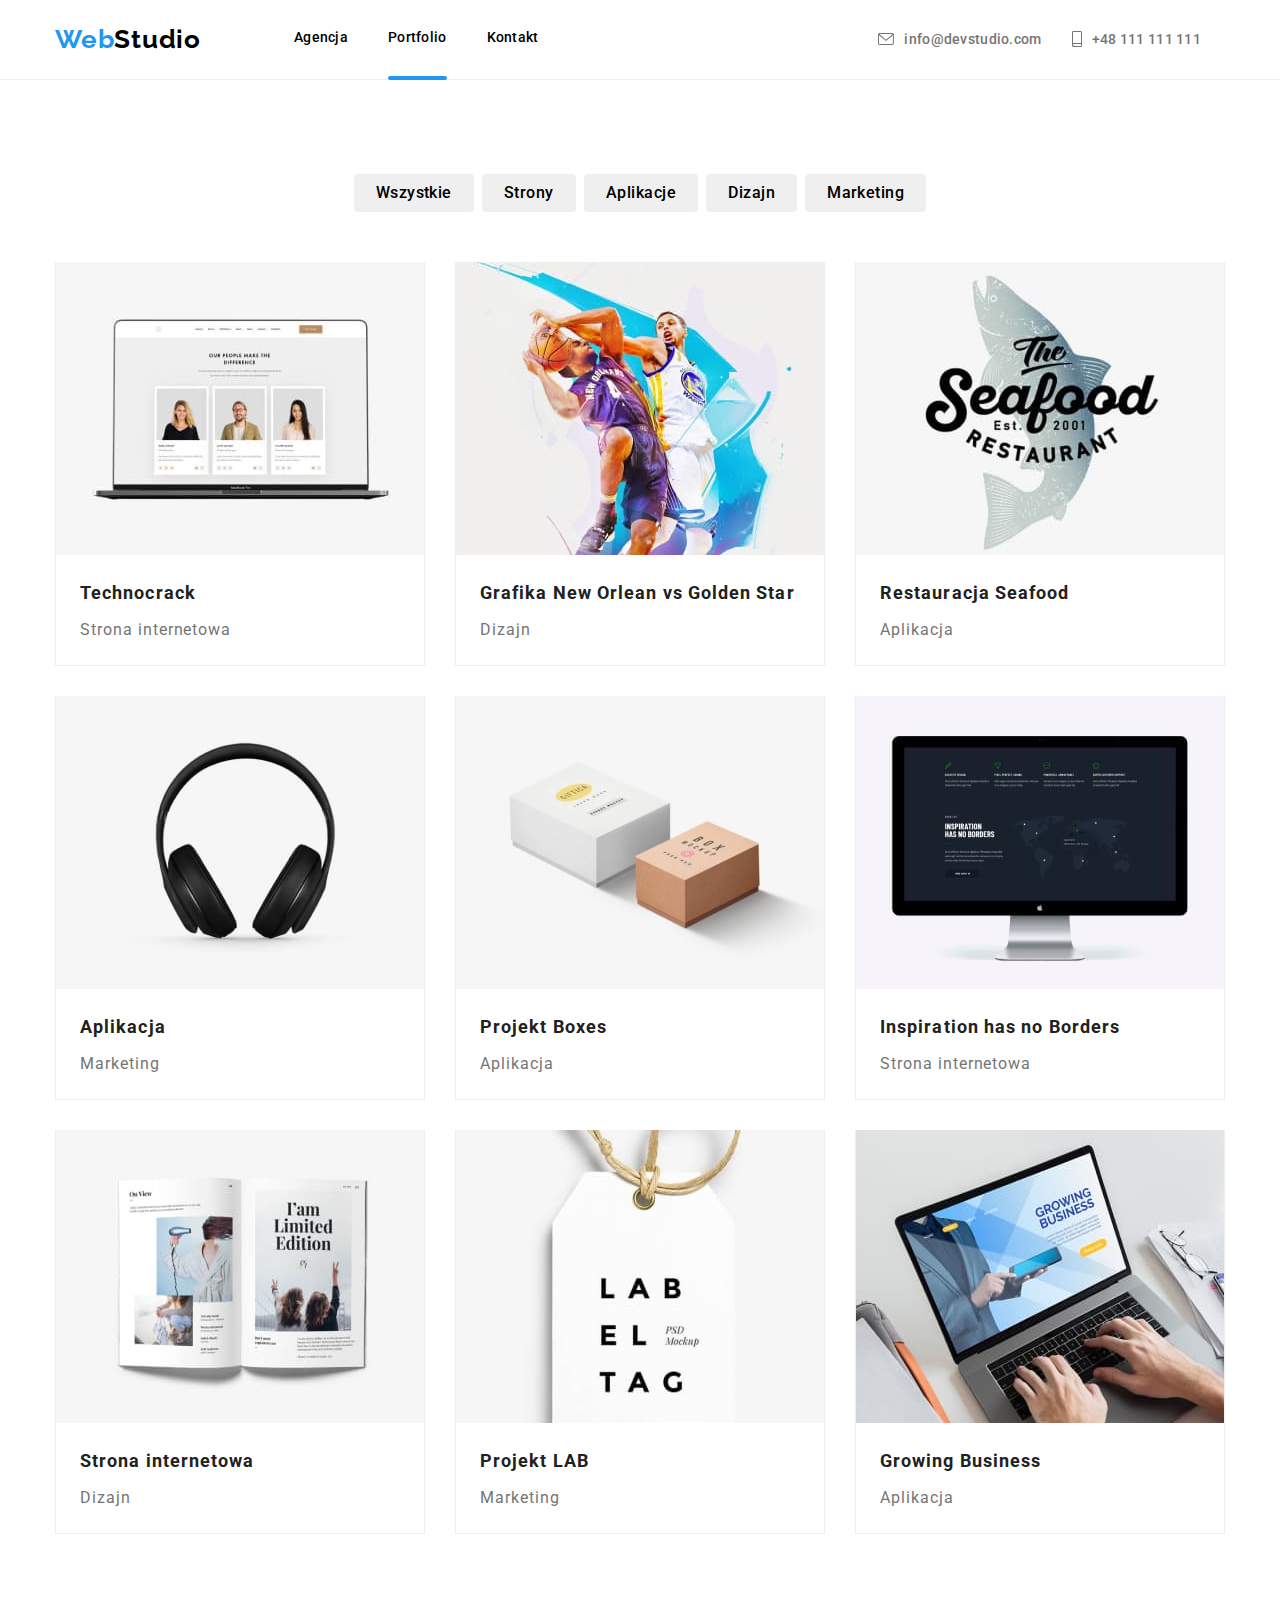
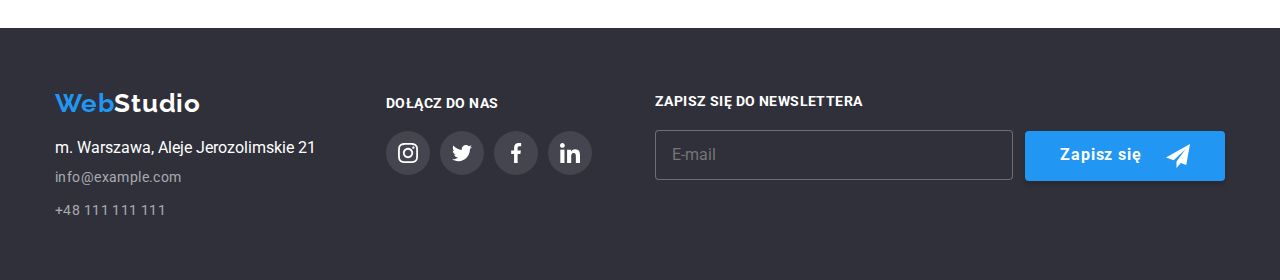
==== commit 8a1194ab: "update  footer" ====
--- a/portfolio.html
+++ b/portfolio.html
@@ -271,31 +271,31 @@
       </div>
       <div class="join">
         <h3 class="join__title">Dołącz do nas</h3>
-        <ul class="join-social">
+        <ul class="social-group social-group--join-change">
           <li>
-            <a class="join-social__link" href="#">
-              <svg class="join-social__icon">
+            <a class="social-group__link social-group__link--join-link-change" href="#">
+              <svg class="social-group__icon" width="20" height="20">
                 <use href="./image/icons.svg#icon-instagram"></use>
               </svg>
             </a>
           </li>
           <li>
-            <a class="join-social__link" href="#">
-              <svg class="join-social__icon">
+            <a class="social-group__link social-group__link--join-link-change" href="#">
+              <svg class="social-group__icon" width="20" height="20">
                 <use href="./image/icons.svg#icon-twitter"></use>
               </svg>
             </a>
           </li>
           <li>
-            <a class="join-social__link" href="#">
-              <svg class="join-social__icon">
+            <a class="social-group__link social-group__link--join-link-change" href="#">
+              <svg class="social-group__icon" width="20" height="20">
                 <use href="./image/icons.svg#icon-facebook"></use>
               </svg>
             </a>
           </li>
           <li>
-            <a class="join-social__link" href="#">
-              <svg class="join-social__icon">
+            <a class="social-group__link social-group__link--join-link-change" href="#">
+              <svg class="social-group__icon" width="20" height="20">
                 <use href="./image/icons.svg#icon-linkedin"></use>
               </svg>
             </a>
@@ -303,7 +303,7 @@
         </ul>
       </div>
       <div class="newsletter">
-        <h3 class="newsletter-h">Zapisz się do newslettera</h3>
+        <h3 class="newsletter__h">Zapisz się do newslettera</h3>
         <div class="newsletter-box">
           <form>
             <label>
